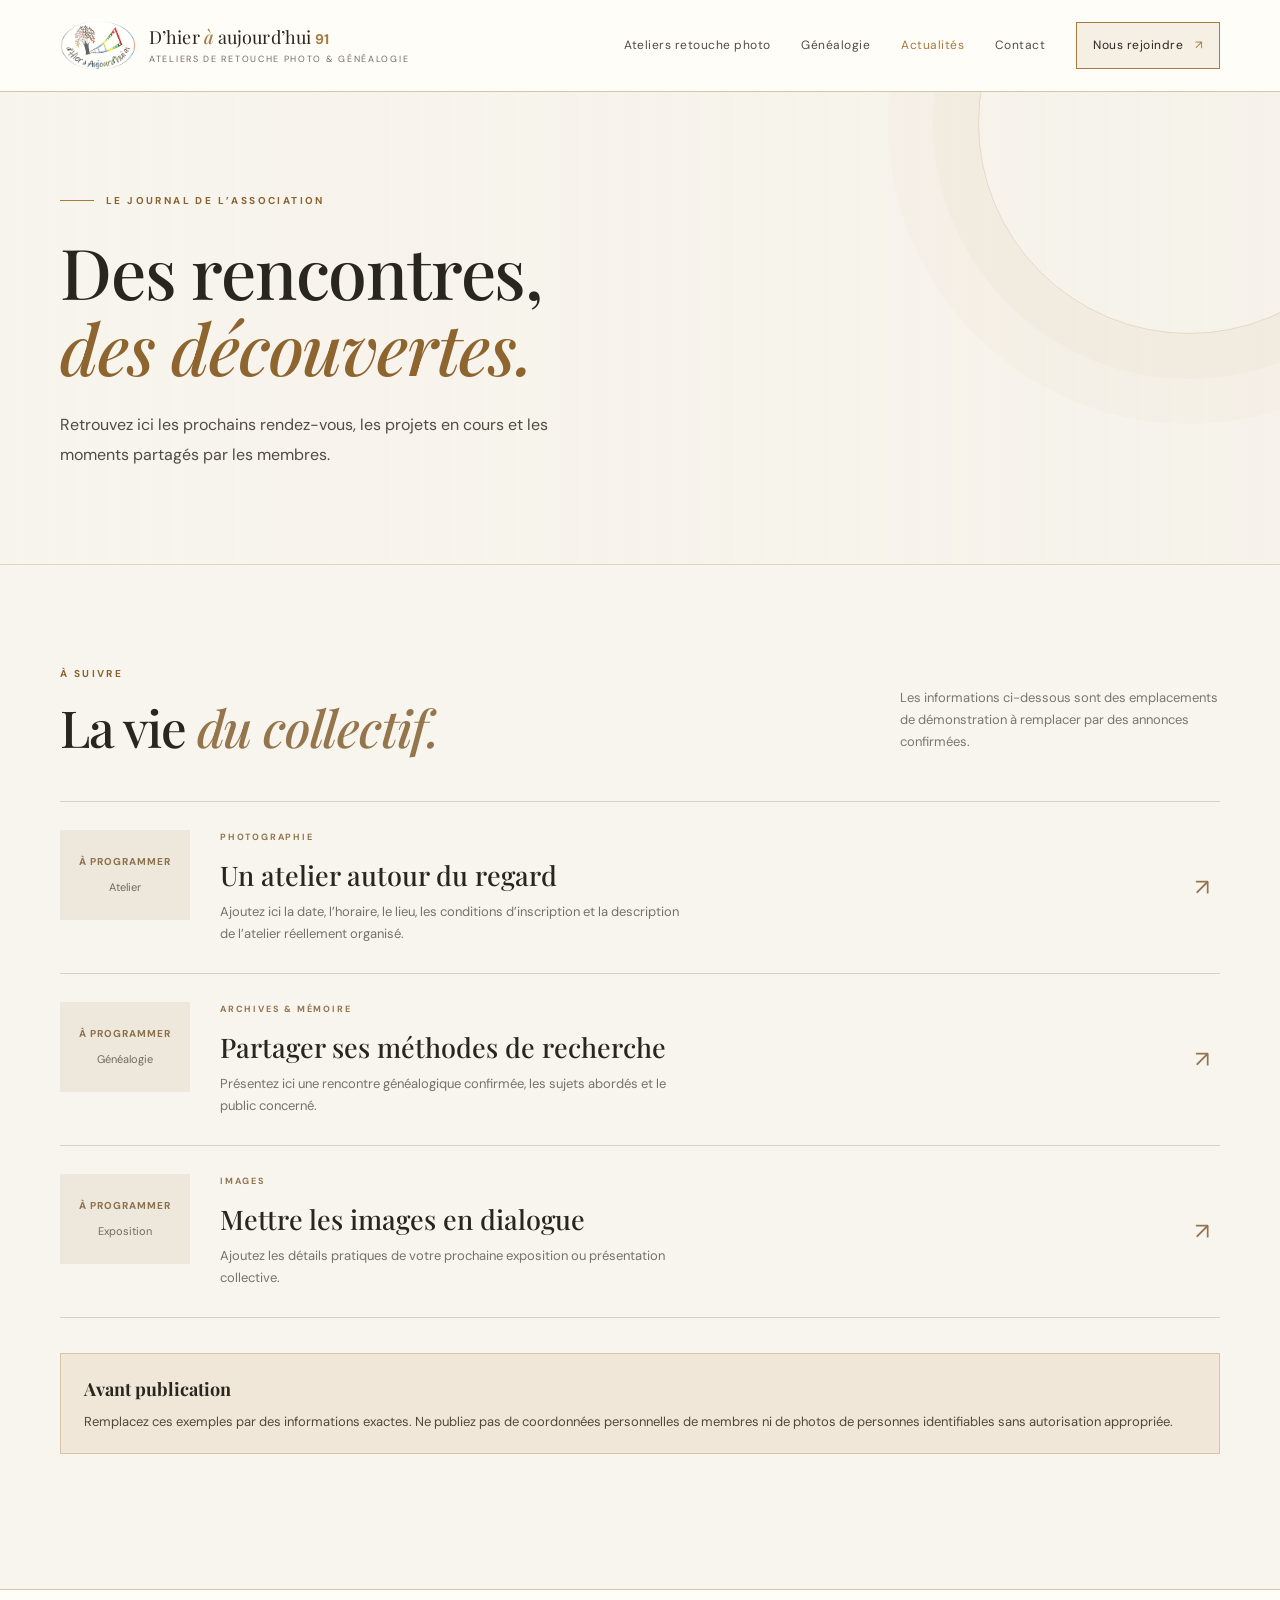
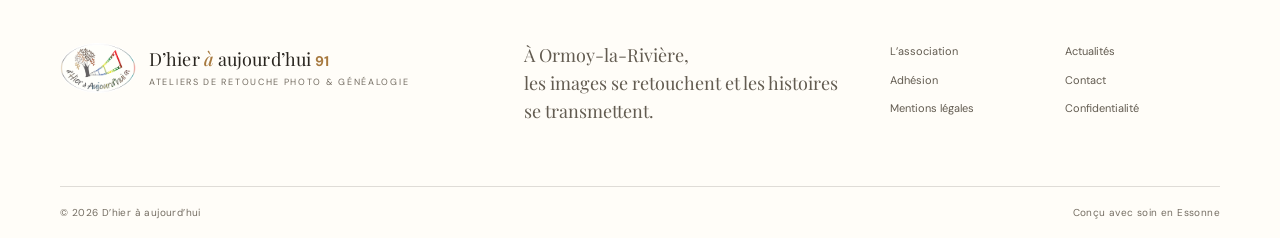
==== actualites.html @ 12e5511d "le patch est là" ====
<!doctype html>
<html lang="fr"><head>
  <meta charset="utf-8">
  <meta name="viewport" content="width=device-width, initial-scale=1">
  <title>Actualités & événements — D’hier à aujourd’hui</title>
  <meta name="description" content="Suivez les actualités, ateliers, rencontres et événements de l’association D’hier à aujourd’hui à Ormoy-la-Rivière.">
  <meta name="robots" content="index,follow">
  <link rel="canonical" href="https://matmat-1313.github.io/actualites.html">
  <meta property="og:title" content="Actualités & événements — D’hier à aujourd’hui">
  <meta property="og:description" content="Les rendez-vous et nouvelles de notre association en Essonne.">
  <meta property="og:locale" content="fr_FR">
  <link rel="icon" href="favicon.svg" type="image/svg+xml">
  <link rel="stylesheet" href="style.css">
  <script src="main.js" defer>
    
  </script></head>

  
<body>
  
  <a class="skip-link" href="#contenu">Aller au contenu</a>
  <header class="site-header">
    <div class="container header-inner">
      <a class="brand" href="index.html">
        <img class="brand-logo" src="logo-association.png" alt="Logo de l’association D’hier à aujourd’hui 91">
        <span class="brand-name">D’hier <em>à</em> aujourd’hui <strong class="brand-number">91</strong><small>Ateliers de retouche photo & généalogie</small></span></a>
      <button class="menu-toggle" aria-expanded="false" aria-controls="navigation" aria-label="Ouvrir le menu"><span></span>
        <span></span></button>
      <nav id="navigation" class="nav" aria-label="Navigation principale">
        <a href="photographie.html">Ateliers retouche photo</a>
        <a href="genealogie.html">Généalogie</a>
        <a aria-current="page" href="actualites.html">Actualités</a>
        <a href="contact.html">Contact</a><a class="nav-cta" href="adhesion.html">Nous rejoindre <span>↗</span></a></nav></div></header>
<main id="contenu"><section class="page-hero page-hero-news">
  <div class="container"><p class="eyebrow">
    <span class="eyebrow-line"></span> Le journal de l’association</p>
    <h1>Des rencontres,<br>
      <em>des découvertes.</em></h1>
    <p class="hero-lede">Retrouvez ici les prochains rendez-vous, les projets en cours et les moments partagés par les membres.</p></div></section>
  <section class="section-pad">
    <div class="container">
      <div class="section-heading">
        <div><p class="eyebrow dark-eyebrow">À suivre</p>
          <h2>La vie <em>du collectif.</em></h2></div>
        <p>Les informations ci-dessous sont des emplacements de démonstration à remplacer par des annonces confirmées.</p></div>
      <div class="news-list">
        <article class="news-row">
          <div class="news-date large-date">
            <span>À PROGRAMMER</span>
            <small>Atelier</small></div>
          <div><p class="card-number">PHOTOGRAPHIE</p>
            <h3>Un atelier autour du regard</h3>
            <p>Ajoutez ici la date, l’horaire, le lieu, les conditions d’inscription et la description de l’atelier réellement organisé.</p></div>
          <span class="news-arrow" aria-hidden="true">↗</span></article>
        <article class="news-row">
          <div class="news-date large-date">
            <span>À PROGRAMMER</span>
            <small>Généalogie</small></div>
          <div><p class="card-number">ARCHIVES & MÉMOIRE</p>
            <h3>Partager ses méthodes de recherche</h3>
            <p>Présentez ici une rencontre généalogique confirmée, les sujets abordés et le public concerné.</p></div>
          <span class="news-arrow" aria-hidden="true">↗</span></article>
        <article class="news-row">
          <div class="news-date large-date">
            <span>À PROGRAMMER</span><small>Exposition</small></div>
          <div><p class="card-number">IMAGES</p>
            <h3>Mettre les images en dialogue</h3>
            <p>Ajoutez les détails pratiques de votre prochaine exposition ou présentation collective.</p>
          </div><span class="news-arrow" aria-hidden="true">↗</span></article></div>
      <div class="notice">

        <!--Vérifier modification "avant publication ci dessous"-->
        
        <strong>Avant publication</strong>
        <p>Remplacez ces exemples par des informations exactes. Ne publiez pas de coordonnées personnelles de membres ni de photos de personnes identifiables sans autorisation appropriée.</p></div></div></section></main>
<footer class="site-footer">
  <div class="container footer-main">
    <a class="brand footer-brand" href="index.html">
      <img class="brand-logo" src="logo-association.png" alt="Logo de l’association D’hier à aujourd’hui 91">
      <span class="brand-name">D’hier <em>à</em> aujourd’hui <strong class="brand-number">91</strong>
        <small>Ateliers de retouche photo & généalogie</small></span></a>
    <p>À Ormoy-la-Rivière,<br>les images se retouchent et les histoires se transmettent.</p>
    <div class="footer-links"><a href="association.html">L’association</a>
      <a href="actualites.html">Actualités</a>
      <a href="adhesion.html">Adhésion</a>
      <a href="contact.html">Contact</a>
      <a href="mentions-legales.html">Mentions légales</a>
      <a href="politique-confidentialite.html">Confidentialité</a></div></div>
  <div class="container footer-bottom">
    <span>© <span data-year>2026</span> D’hier à aujourd’hui</span>
    <span>Conçu avec soin en Essonne</span></div></footer></body></html>
---- style.css ----
@import url('https://fonts.googleapis.com/css2?family=DM+Sans:wght@400;500;600;700&family=Playfair+Display:ital,wght@0,500;0,600;0,700;1,500;1,600&display=swap');
:root{--ink:#191917;--ink-soft:#292925;--paper:#f5f2eb;--paper-deep:#e9e3d8;--white:#fffdf8;--bronze:#b18a58;--bronze-light:#d3b68a;--muted:#77766f;--line:rgba(25,25,23,.15);--serif:"Playfair Display",Georgia,serif;--sans:"DM Sans",Arial,sans-serif;--container:1160px}
*{box-sizing:border-box}html{scroll-behavior:smooth;scroll-padding-top:90px}body{margin:0;background:var(--paper);color:var(--ink);font-family:var(--sans);font-size:16px;line-height:1.7;-webkit-font-smoothing:antialiased}img{max-width:100%;height:auto}a{color:inherit}a:focus-visible,button:focus-visible{outline:3px solid var(--bronze);outline-offset:4px}.container{width:min(var(--container),calc(100% - 48px));margin-inline:auto}.skip-link{position:absolute;left:16px;top:-60px;background:var(--white);padding:10px 16px;z-index:100;color:var(--ink)}.skip-link:focus{top:12px}.site-header{height:92px;position:relative;z-index:10;background:var(--ink);color:var(--white);border-bottom:1px solid rgba(255,255,255,.12)}.header-inner{height:100%;display:flex;align-items:center;justify-content:space-between;gap:32px}.brand{display:flex;align-items:center;gap:13px;text-decoration:none;flex-shrink:0}.brand-mark{width:48px;height:48px;border:1px solid var(--bronze);display:grid;place-items:center;font-family:var(--serif);font-size:21px;letter-spacing:-2px;color:var(--white)}.brand-mark span{color:var(--bronze-light)}.brand-name{font-family:var(--serif);font-size:18px;line-height:1.25;letter-spacing:.1px}.brand-name em{font-weight:500;color:var(--bronze-light)}.brand-name small{display:block;font:9px var(--sans);text-transform:uppercase;letter-spacing:1.7px;color:#aaa79e;margin-top:5px}.nav{display:flex;align-items:center;gap:clamp(16px,2.4vw,34px)}.nav a{text-decoration:none;font-size:12px;letter-spacing:.5px;color:#d6d2ca;transition:color .2s}.nav a:hover,.nav a[aria-current=page]{color:var(--bronze-light)}.nav .nav-cta{border:1px solid var(--bronze);padding:12px 16px;color:var(--white)}.nav-cta span{color:var(--bronze-light);margin-left:8px}.menu-toggle{display:none;background:none;border:0;color:white;width:44px;height:44px}.menu-toggle span{height:1px;width:24px;background:white;display:block;margin:7px auto}
.hero{position:relative;min-height:650px;background:#24241f;overflow:hidden;display:flex;align-items:center;color:var(--white)}.hero-image{position:absolute;inset:0;background:linear-gradient(110deg,rgba(18,18,16,.94) 0%,rgba(18,18,16,.75) 42%,rgba(18,18,16,.22) 100%),url('../images/hero.svg') center/cover no-repeat;transform:scale(1.01)}.hero-shade{position:absolute;inset:0;background:linear-gradient(0deg,rgba(17,17,15,.32),transparent 38%)}.hero-content{position:relative;padding:90px 0 100px;z-index:1}.eyebrow{font-size:10px;font-weight:700;letter-spacing:2.4px;text-transform:uppercase;color:var(--bronze-light);display:flex;align-items:center;gap:12px;margin:0 0 25px}.eyebrow-line{height:1px;width:34px;background:var(--bronze)}h1,h2,h3,p{margin-top:0}h1,h2,h3{font-weight:500}h1,h2{font-family:var(--serif);letter-spacing:-1.2px}h1{font-size:clamp(48px,6.5vw,82px);line-height:1.08;margin-bottom:25px;max-width:800px}h1 em,h2 em{font-weight:500;color:var(--bronze-light)}.hero-lede{max-width:560px;color:#d0cec7;font-size:16px;line-height:1.85;margin-bottom:32px}.hero-actions{display:flex;align-items:center;gap:28px;flex-wrap:wrap}.button{display:inline-flex;align-items:center;justify-content:center;gap:22px;padding:15px 21px;text-decoration:none;font-size:11px;letter-spacing:.65px;font-weight:700;border:1px solid transparent;transition:transform .2s,background .2s}.button:hover{transform:translateY(-2px)}.button-bronze{background:var(--bronze);color:#171715}.button-bronze:hover{background:var(--bronze-light)}.button-light{background:var(--white);color:var(--ink)}.button-dark{background:var(--ink);color:var(--white)}.button span{font-size:16px}.text-link{display:inline-flex;gap:12px;align-items:center;text-decoration:none;font-size:12px;font-weight:700;border-bottom:1px solid var(--bronze);padding-bottom:6px}.text-link span{color:var(--bronze)}.light-link{color:var(--white)}.hero-index{position:absolute;right:max(24px,calc((100vw - var(--container))/2));bottom:35px;font-size:9px;letter-spacing:2px;color:#b8b5ad;display:flex;align-items:center;gap:12px}.hero-index span{width:40px;height:1px;background:var(--bronze)}
.section-pad{padding:100px 0}.intro-grid{display:grid;grid-template-columns:1fr 1fr;gap:10%;align-items:center}.dark-eyebrow{color:#88704d}.intro h2,.section-heading h2,.content-narrow h2,.contact-grid h2{font-size:clamp(34px,4vw,51px);line-height:1.2;margin-bottom:0}.intro h2 em,.section-heading h2 em,.content-narrow h2 em,.contact-grid h2 em{color:#94754c}.intro-copy{max-width:490px;color:#65645d;font-size:14px}.lead{font-family:var(--serif);font-size:22px;line-height:1.6;color:var(--ink)}.intro-copy .lead{font-size:22px;color:#393832}.intro-copy p:not(.lead){margin-bottom:24px}.feature-section{background:#eae6de}.section-heading{display:flex;align-items:end;justify-content:space-between;gap:30px;margin-bottom:42px}.section-heading .eyebrow{margin-bottom:15px}.section-heading>p{max-width:320px;font-size:13px;color:#77766f;margin-bottom:5px}.feature-grid{display:grid;grid-template-columns:1fr 1fr;gap:24px}.feature-card{background:var(--white);min-width:0}.feature-art{height:280px;position:relative;overflow:hidden;background-color:#383832}.feature-body{padding:28px 32px 34px}.card-number{font-size:9px;font-weight:700;letter-spacing:1.8px;color:#92754e;margin-bottom:14px}.feature-body h3,.news-card h3,.news-row h3{font-family:var(--serif);font-size:27px;line-height:1.25;margin-bottom:12px}.feature-body p,.news-card p:not(.card-number),.news-row p:not(.card-number){font-size:13px;color:#74726a;max-width:470px}.feature-body .text-link{margin-top:8px}.art-photo,.art-archive,.art-portrait,.art-details{background-position:center;background-size:cover;background-repeat:no-repeat}.art-photo{background-image:url('../images/accueil-retouche-photo.png')}.art-archive{background-image:url('../images/accueil-genealogie.png')}.art-portrait{background-image:url('../images/portrait.svg')}.art-details{background-image:url('../images/details.svg')}
.quote-band{background:var(--ink);color:var(--white);padding:78px 0;text-align:center}.quote-inner{max-width:800px}.quote-mark{font-family:var(--serif);font-size:78px;line-height:.9;color:var(--bronze)}blockquote{font-family:var(--serif);font-size:clamp(27px,4vw,43px);line-height:1.35;margin:14px 0 25px}.quote-inner p{font-size:9px;letter-spacing:2.4px;color:var(--bronze-light);margin:0}.news-preview{background:var(--paper)}.news-grid{display:grid;grid-template-columns:1fr 1fr;gap:24px}.news-card{display:grid;grid-template-columns:120px 1fr;gap:25px;padding:28px;background:var(--white);border:1px solid rgba(0,0,0,.05)}.news-date{background:var(--paper-deep);display:flex;flex-direction:column;justify-content:center;align-items:center;text-align:center;padding:20px 8px;align-self:start;min-height:110px;color:#8b704c}.news-date span{font-size:10px;font-weight:700;letter-spacing:1px}.news-date small{font-size:11px;color:#6f6b61;margin-top:8px}.news-card h3{font-size:22px}.news-card .text-link{margin-top:4px}.join-band{background:#262621;color:var(--white);padding:64px 0}.join-inner{display:flex;align-items:center;justify-content:space-between;gap:30px}.join-inner .eyebrow{margin-bottom:12px}.join-inner h2{font-size:clamp(32px,4vw,48px);line-height:1.2;margin:0}.join-inner h2 em{color:var(--bronze-light)}
.site-footer{background:#171715;color:#d2cfc7;padding:52px 0 0}.footer-main{display:grid;grid-template-columns:1.3fr 1fr 1fr;gap:35px;align-items:start;padding-bottom:42px}.footer-brand{align-self:start}.footer-main>p{font-family:var(--serif);font-size:18px;line-height:1.55;color:#aaa69d}.footer-links{display:grid;grid-template-columns:1fr 1fr;gap:10px 20px}.footer-links a{font-size:11px;text-decoration:none;color:#c0bcb2}.footer-links a:hover{color:var(--bronze-light)}.footer-bottom{border-top:1px solid rgba(255,255,255,.13);padding:17px 0;display:flex;justify-content:space-between;gap:20px;font-size:10px;color:#89877f;letter-spacing:.4px}
.page-hero{background:#22221e;color:var(--white);padding:100px 0 95px;position:relative;overflow:hidden}.page-hero:after{content:"";position:absolute;width:420px;height:420px;border:1px solid rgba(177,138,88,.25);border-radius:50%;right:-120px;top:-180px;box-shadow:0 0 0 45px rgba(177,138,88,.04),0 0 0 90px rgba(177,138,88,.03)}.page-hero .container{position:relative;z-index:1}.page-hero h1{font-size:clamp(44px,6vw,70px);max-width:780px}.page-hero .hero-lede{margin-bottom:0}.page-hero-photo{background:linear-gradient(90deg,rgba(25,25,22,.97),rgba(25,25,22,.68)),url('../images/photo-landscape.svg') center/cover}.page-hero-genea{background:linear-gradient(90deg,rgba(25,25,22,.97),rgba(25,25,22,.68)),url('../images/archive.svg') center/cover}.page-hero-news{background:linear-gradient(90deg,rgba(25,25,22,.97),rgba(25,25,22,.75)),url('../images/details.svg') center/cover}.page-hero-join{background:linear-gradient(90deg,rgba(25,25,22,.97),rgba(25,25,22,.7)),url('../images/hero.svg') center/cover}.compact-hero{padding:75px 0}.content-narrow{max-width:820px}.content-narrow>p{color:#64635d;font-size:15px}.content-narrow h2{margin:0 0 25px}.content-narrow h2.subheading{margin-top:54px}.values-grid,.steps-grid{display:grid;grid-template-columns:repeat(3,1fr);gap:20px;margin:42px 0}.values-grid article,.steps-grid article{border-top:1px solid var(--bronze);padding-top:17px}.values-grid article>span,.steps-grid article>span{font-size:10px;letter-spacing:1px;color:#92754e}.values-grid h3,.steps-grid h3{font-family:var(--serif);font-size:22px;margin:9px 0}.values-grid p,.steps-grid p{font-size:13px;color:#74726a}.notice{border:1px solid #d5c8b4;background:#eee8dd;padding:20px 23px;margin:35px 0;color:#555249}.notice strong{font-family:var(--serif);font-size:18px;color:var(--ink)}.notice p{font-size:13px;margin:6px 0 0}.notice-warm{background:#eee5d7}.gallery-grid{display:grid;grid-template-columns:1fr 1fr;gap:25px}.gallery-item{margin:0;background:var(--white);min-width:0}.gallery-art{height:310px;background-color:#35352f}.gallery-landscape{grid-row:span 2}.gallery-landscape .gallery-art{height:430px}.gallery-item figcaption{padding:18px 22px 22px;display:grid;gap:5px}.gallery-item figcaption span{font-size:9px;letter-spacing:1.6px;color:#94754c}.gallery-item figcaption strong{font-family:var(--serif);font-size:20px;font-weight:500}.news-list{border-top:1px solid var(--line)}.news-row{display:grid;grid-template-columns:130px 1fr 25px;gap:30px;padding:28px 0;border-bottom:1px solid var(--line);align-items:center}.large-date{min-height:90px}.news-row h3{margin-bottom:8px}.news-row p:not(.card-number){margin-bottom:0}.news-arrow{font-size:23px;color:#92754e}.contact-grid{display:grid;grid-template-columns:1.1fr .9fr;gap:90px;align-items:start}.contact-grid h2{margin-bottom:24px}.contact-grid>div>p:not(.eyebrow){color:#69675f;font-size:14px}.contact-detail{display:flex;gap:18px;margin-top:25px}.contact-detail>span{font-size:10px;color:#92754e;letter-spacing:1px}.contact-detail strong{font-family:var(--serif);font-size:17px}.contact-detail p{font-size:13px;color:#74726a;margin:2px 0}.contact-panel{background:#22221e;color:var(--white);padding:34px}.contact-panel h3{font-family:var(--serif);font-size:28px}.contact-panel>p:not(.eyebrow){font-size:13px;color:#c5c1b7;margin-bottom:25px}.small-note{font-size:10px!important;color:#a6a196!important;margin:18px 0 0!important}.legal-content h2{font-size:27px;margin:36px 0 10px}.legal-content p{font-size:14px;color:#64635d}.legal-content .notice p{color:#555249}
@media(max-width:900px){.nav{gap:14px}.nav a{font-size:11px}.brand-name{font-size:16px}.intro-grid{gap:6%}.footer-main{grid-template-columns:1fr 1fr}.footer-links{grid-column:1/-1}.contact-grid{gap:45px}}
@media(max-width:700px){.container{width:min(100% - 36px,var(--container))}.site-header{height:78px}.brand-mark{width:42px;height:42px}.brand-name{font-size:15px}.brand-name small{font-size:8px;letter-spacing:1px}.menu-toggle{display:block;cursor:pointer}.nav{display:none;position:absolute;top:78px;left:0;right:0;padding:22px 24px 26px;background:#171715;border-top:1px solid rgba(255,255,255,.12);align-items:stretch;flex-direction:column;gap:0}.nav.is-open{display:flex}.nav a{font-size:13px;padding:13px 0;border-bottom:1px solid rgba(255,255,255,.08)}.nav .nav-cta{margin-top:14px;text-align:center;padding:12px}.hero{min-height:610px}.hero-content{padding:75px 0 95px}.hero-image{background-position:60% center}.hero-lede{font-size:15px}.hero-index{bottom:20px;font-size:8px}.section-pad{padding:70px 0}.intro-grid,.feature-grid,.news-grid,.contact-grid{grid-template-columns:1fr}.intro-grid{gap:26px}.section-heading{display:block}.section-heading>p{margin-top:18px}.feature-art{height:230px}.feature-body{padding:25px}.news-card{grid-template-columns:92px 1fr;gap:18px;padding:20px}.news-date{min-height:100px}.join-inner{align-items:flex-start;flex-direction:column}.join-band{padding:48px 0}.footer-main{grid-template-columns:1fr;gap:24px}.footer-links{grid-column:auto}.footer-bottom{flex-direction:column;gap:4px}.page-hero{padding:75px 0}.page-hero:after{right:-250px}.values-grid,.steps-grid{grid-template-columns:1fr;gap:12px;margin:30px 0}.values-grid article,.steps-grid article{padding-bottom:12px}.gallery-grid{grid-template-columns:1fr}.gallery-landscape{grid-row:auto}.gallery-landscape .gallery-art,.gallery-art{height:280px}.news-row{grid-template-columns:82px 1fr;gap:16px}.news-arrow{display:none}.contact-grid{gap:35px}.contact-panel{padding:26px}.hero-actions{gap:20px}}
@media(prefers-reduced-motion:reduce){html{scroll-behavior:auto}*,*::before,*::after{transition:none!important;animation:none!important}}


/* THEME CLAIR GLOBAL — harmonie ivoire, blanc cassé et bronze */
:root {
  color-scheme: light;
  --ink: #29251f;
  --ink-soft: #f1ece3;
  --paper: #f8f5ee;
  --paper-deep: #eee7db;
  --white: #fffdf8;
  --bronze: #a7793e;
  --bronze-light: #9a6d35;
  --muted: #6f6a60;
  --line: rgba(41,37,31,.17);
}
body { background:var(--paper); color:var(--ink); }
.site-header { background:#fffdf8; color:var(--ink); border-bottom:1px solid #d8c7ad; }
.brand-mark { color:var(--ink); background:#fffdf8; border-color:var(--bronze); }
.brand-name em { color:var(--bronze); }
.brand-name small { color:#746d62; }
.nav a { color:#514b42; }
.nav a:hover,.nav a[aria-current=page] { color:var(--bronze); }
.nav .nav-cta { color:var(--ink); background:#f5efe4; }
.nav-cta span { color:var(--bronze); }
.menu-toggle { color:var(--ink); }
.menu-toggle span { background:var(--ink); }
.hero { background:#eee6d8; color:var(--ink); }
.hero-image { background-image:linear-gradient(110deg,rgba(248,245,238,.97) 0%,rgba(248,245,238,.88) 42%,rgba(248,245,238,.38) 100%),url('../images/hero.svg'); }
.hero-shade { background:linear-gradient(0deg,rgba(248,245,238,.25),transparent 38%); }
.eyebrow { color:#8a622f; }
h1 em,h2 em { color:#8e642f; }
.hero-lede { color:#514b42; }
.hero-index { color:#6e6659; }
.button-bronze { background:#b18a58; color:#fffdf8; }
.button-bronze:hover { background:#946b39; color:white; }
.button-dark { background:#e9dfcf; color:var(--ink); border-color:#d1c0a5; }
.light-link { color:var(--ink); }
.feature-section { background:#eee8dd; }
.quote-band { background:#eee7dc; color:var(--ink); border-block:1px solid #dfd3c1; }
.quote-inner p { color:#8a622f; }
.news-preview { background:var(--paper); }
.join-band { background:#eee7dc; color:var(--ink); border-block:1px solid #dfd3c1; }
.site-footer { background:#fffdf8; color:#514b42; border-top:1px solid #d8c7ad; }
.footer-main>p { color:#6f685d; }
.footer-links a { color:#514b42; }
.footer-links a:hover { color:var(--bronze); }
.footer-bottom { border-top-color:rgba(41,37,31,.15); color:#746d62; }
.page-hero { background:#eee7dc; color:var(--ink); border-bottom:1px solid #e0d3bf; }
.page-hero:after { border-color:rgba(167,121,62,.22); box-shadow:0 0 0 45px rgba(167,121,62,.035),0 0 0 90px rgba(167,121,62,.025); }
.page-hero-photo { background-image:linear-gradient(90deg,rgba(248,245,238,.96),rgba(248,245,238,.75)),url('../images/photo-landscape.svg'); }
.page-hero-genea { background-image:linear-gradient(90deg,rgba(248,245,238,.96),rgba(248,245,238,.75)),url('../images/archive.svg'); }
.page-hero-news { background-image:linear-gradient(90deg,rgba(248,245,238,.96),rgba(248,245,238,.78)),url('../images/details.svg'); }
.page-hero-join { background-image:linear-gradient(90deg,rgba(248,245,238,.96),rgba(248,245,238,.75)),url('../images/hero.svg'); }
.contact-panel { background:#fffdf8; color:var(--ink); border:1px solid #ded2c0; }
.contact-panel>p:not(.eyebrow) { color:#625b50; }
.small-note { color:#746d62!important; }
.notice,.notice-warm { background:#f0e7d8; border-color:#d8c4a6; color:#51483c; }
.notice strong { color:var(--ink); }
@media(max-width:700px) {
  .nav { background:#fffdf8; border-top:1px solid #d8c7ad; }
  .nav a { border-bottom-color:rgba(41,37,31,.1); }
  .nav .nav-cta { background:#f5efe4; }
}


/* LOGO OFFICIEL + THEME CLAIR HARMONISE */
.brand-logo { display:block; width:76px; height:52px; object-fit:contain; flex:0 0 auto; background:#fffdf8; }
.brand-number { color:var(--bronze); font-family:var(--sans); font-size:.78em; font-weight:700; }
.brand-name { color:var(--ink); }
.brand-name small { color:#746d62; }
.site-header { background:#fffdf8; color:var(--ink); border-bottom:1px solid #d8c7ad; }
.hero { background:#f1eadd; color:var(--ink); }
.hero-image { background-image:linear-gradient(110deg,rgba(248,245,238,.97) 0%,rgba(248,245,238,.90) 48%,rgba(248,245,238,.60) 100%),url('../images/hero.svg'); }
.hero-shade { background:linear-gradient(0deg,rgba(248,245,238,.15),transparent 38%); }
.hero-lede { color:#514b42; }
.hero-index { color:#6e6659; }
.page-hero { background:#f0e8dc; color:var(--ink); }
.page-hero-photo { background-image:linear-gradient(90deg,rgba(248,245,238,.96),rgba(248,245,238,.78)),url('../images/photo-landscape.svg'); }
.page-hero-genea { background-image:linear-gradient(90deg,rgba(248,245,238,.96),rgba(248,245,238,.78)),url('../images/archive.svg'); }
.page-hero-news { background-image:linear-gradient(90deg,rgba(248,245,238,.96),rgba(248,245,238,.80)),url('../images/details.svg'); }
.page-hero-join { background-image:linear-gradient(90deg,rgba(248,245,238,.96),rgba(248,245,238,.78)),url('../images/hero.svg'); }
.quote-band, .join-band { background:#eee7dc; color:var(--ink); border-block:1px solid #dfd3c1; }
.quote-inner p { color:#8a622f; }
.site-footer { background:#fffdf8; color:#514b42; border-top:1px solid #d8c7ad; }
.footer-main>p, .footer-links a { color:#625b50; }
.footer-bottom { border-top-color:rgba(41,37,31,.15); color:#746d62; }
.contact-panel { background:#fffdf8; color:var(--ink); border:1px solid #ded2c0; }
.contact-panel>p:not(.eyebrow) { color:#625b50; }
@media(max-width:700px) {
 .brand-logo { width:58px; height:40px; }
 .brand { gap:9px; }
 .brand-name { font-size:14px; }
 .brand-name small { font-size:7px; letter-spacing:.7px; }
 .nav { background:#fffdf8; border-top:1px solid #d8c7ad; }
 .nav a { color:#514b42; border-bottom-color:rgba(41,37,31,.1); }
 .nav .nav-cta { background:#f5efe4; color:var(--ink); }
}
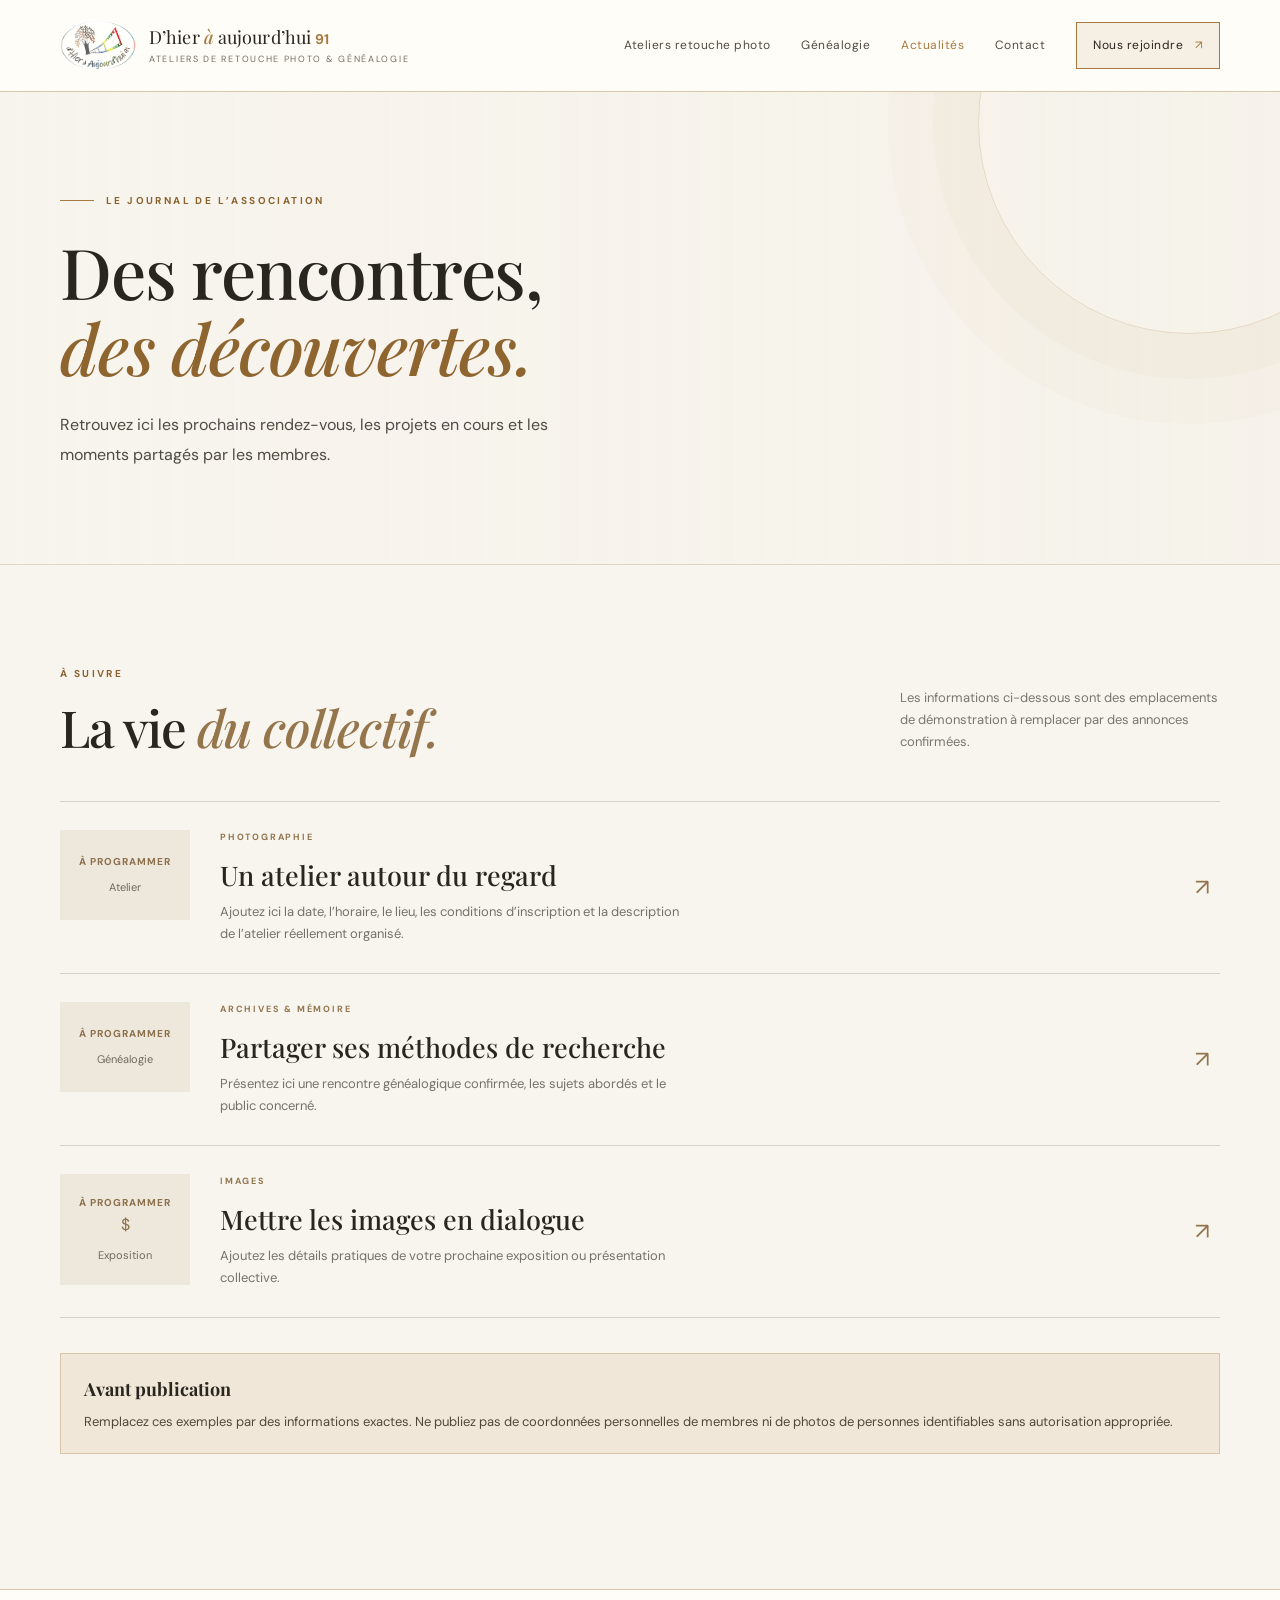
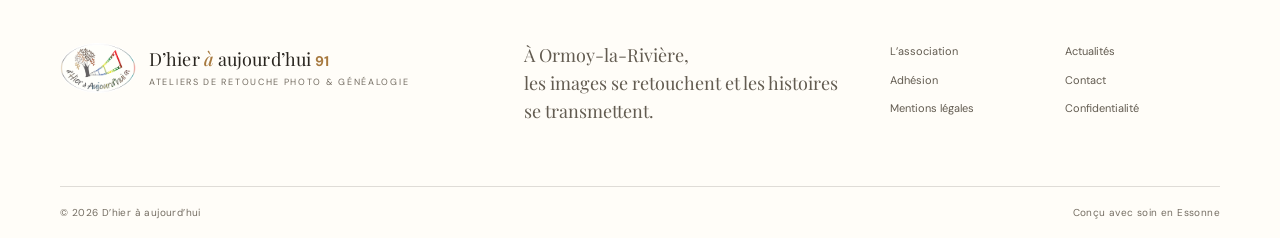
==== commit 20bdbea3: "Update actualites.html aération du code  mise en place de commentaire indicatif" ====
--- a/actualites.html
+++ b/actualites.html
@@ -1,5 +1,10 @@
 <!doctype html>
+
+
 <html lang="fr"><head>
+
+      <!--Tête de page *meta=métadonnées de réferencement naturel-->
+  
   <meta charset="utf-8">
   <meta name="viewport" content="width=device-width, initial-scale=1">
   <title>Actualités & événements — D’hier à aujourd’hui</title>
@@ -15,7 +20,9 @@
     
   </script></head>
 
-  
+    <!--fin de section tête de page-->
+
+    <!--corps de page-->
 <body>
   
   <a class="skip-link" href="#contenu">Aller au contenu</a>
@@ -23,69 +30,160 @@
     <div class="container header-inner">
       <a class="brand" href="index.html">
         <img class="brand-logo" src="logo-association.png" alt="Logo de l’association D’hier à aujourd’hui 91">
-        <span class="brand-name">D’hier <em>à</em> aujourd’hui <strong class="brand-number">91</strong><small>Ateliers de retouche photo & généalogie</small></span></a>
-      <button class="menu-toggle" aria-expanded="false" aria-controls="navigation" aria-label="Ouvrir le menu"><span></span>
-        <span></span></button>
+        <span class="brand-name">D’hier <em>à</em> aujourd’hui <strong class="brand-number">91</strong>
+          <small>Ateliers de retouche photo & généalogie</small>
+        </span>
+      </a>
+      
+      <button class="menu-toggle" aria-expanded="false" aria-controls="navigation" aria-label="Ouvrir le menu">
+        
+        <span></span>
+        
+        <span></span>
+      </button>
+      
       <nav id="navigation" class="nav" aria-label="Navigation principale">
         <a href="photographie.html">Ateliers retouche photo</a>
         <a href="genealogie.html">Généalogie</a>
         <a aria-current="page" href="actualites.html">Actualités</a>
-        <a href="contact.html">Contact</a><a class="nav-cta" href="adhesion.html">Nous rejoindre <span>↗</span></a></nav></div></header>
-<main id="contenu"><section class="page-hero page-hero-news">
-  <div class="container"><p class="eyebrow">
-    <span class="eyebrow-line"></span> Le journal de l’association</p>
+        <a href="contact.html">Contact</a><a class="nav-cta" href="adhesion.html">Nous rejoindre <span>↗</span>
+        </a>
+      </nav>
+    </div>
+  </header>
+  
+<main id="contenu">
+  <section class="page-hero page-hero-news">
+  <div class="container">
+    <p class="eyebrow">
+    <span class="eyebrow-line">
+      
+    </span> Le journal de l’association</p>
     <h1>Des rencontres,<br>
-      <em>des découvertes.</em></h1>
-    <p class="hero-lede">Retrouvez ici les prochains rendez-vous, les projets en cours et les moments partagés par les membres.</p></div></section>
+      <em>des découvertes.</em>
+    </h1>
+    
+    <p class="hero-lede">Retrouvez ici les prochains rendez-vous, les projets en cours et les moments partagés par les membres.</p>
+  </div>
+  </section>
+  
   <section class="section-pad">
     <div class="container">
       <div class="section-heading">
         <div><p class="eyebrow dark-eyebrow">À suivre</p>
-          <h2>La vie <em>du collectif.</em></h2></div>
-        <p>Les informations ci-dessous sont des emplacements de démonstration à remplacer par des annonces confirmées.</p></div>
+          <h2>La vie <em>du collectif.</em>
+          </h2>
+        </div>
+        
+        <p>Les informations ci-dessous sont des emplacements de démonstration à remplacer par des annonces confirmées.</p>
+      </div>
+      
       <div class="news-list">
         <article class="news-row">
           <div class="news-date large-date">
             <span>À PROGRAMMER</span>
-            <small>Atelier</small></div>
-          <div><p class="card-number">PHOTOGRAPHIE</p>
+            <small>Atelier</small>
+          </div>
+          
+          <div>
+            <p class="card-number">PHOTOGRAPHIE</p>
             <h3>Un atelier autour du regard</h3>
-            <p>Ajoutez ici la date, l’horaire, le lieu, les conditions d’inscription et la description de l’atelier réellement organisé.</p></div>
-          <span class="news-arrow" aria-hidden="true">↗</span></article>
+            <p>Ajoutez ici la date, l’horaire, le lieu, les conditions d’inscription et la description de l’atelier réellement organisé.</p>
+          </div>
+          
+          <span class="news-arrow" aria-hidden="true">↗</span>
+        </article>
+        
         <article class="news-row">
           <div class="news-date large-date">
             <span>À PROGRAMMER</span>
-            <small>Généalogie</small></div>
-          <div><p class="card-number">ARCHIVES & MÉMOIRE</p>
+            <small>Généalogie</small>
+          </div>
+          
+          <div>
+            <p class="card-number">ARCHIVES & MÉMOIRE</p>
             <h3>Partager ses méthodes de recherche</h3>
-            <p>Présentez ici une rencontre généalogique confirmée, les sujets abordés et le public concerné.</p></div>
-          <span class="news-arrow" aria-hidden="true">↗</span></article>
+            <p>Présentez ici une rencontre généalogique confirmée, les sujets abordés et le public concerné.</p>
+          </div>
+          
+          <span class="news-arrow" aria-hidden="true">↗</span>
+        </article>
+        
         <article class="news-row">
           <div class="news-date large-date">
-            <span>À PROGRAMMER</span><small>Exposition</small></div>
-          <div><p class="card-number">IMAGES</p>
+            <span>À PROGRAMMER</span>$
+            <small>Exposition</small>
+          </div>
+          
+          <div>
+            <p class="card-number">IMAGES</p>
             <h3>Mettre les images en dialogue</h3>
             <p>Ajoutez les détails pratiques de votre prochaine exposition ou présentation collective.</p>
-          </div><span class="news-arrow" aria-hidden="true">↗</span></article></div>
+          </div>
+          
+          <span class="news-arrow" aria-hidden="true">↗</span>
+        </article>
+      </div>
+      
       <div class="notice">
+        
 
-        <!--Vérifier modification "avant publication ci dessous"-->
+        <!--suprimmer l'encadré "avant publication ci dessous"-->
         
         <strong>Avant publication</strong>
         <p>Remplacez ces exemples par des informations exactes. Ne publiez pas de coordonnées personnelles de membres ni de photos de personnes identifiables sans autorisation appropriée.</p></div></div></section></main>
-<footer class="site-footer">
+
+  <!--fin de la section à suprimer-->
+
+  
+  
+  <!--pied de page-->
+  
+  <footer class="site-footer">
+    
   <div class="container footer-main">
     <a class="brand footer-brand" href="index.html">
       <img class="brand-logo" src="logo-association.png" alt="Logo de l’association D’hier à aujourd’hui 91">
+      
       <span class="brand-name">D’hier <em>à</em> aujourd’hui <strong class="brand-number">91</strong>
-        <small>Ateliers de retouche photo & généalogie</small></span></a>
+        
+        <small>Ateliers de retouche photo & généalogie</small>
+      </span>
+    </a>
+    
     <p>À Ormoy-la-Rivière,<br>les images se retouchent et les histoires se transmettent.</p>
-    <div class="footer-links"><a href="association.html">L’association</a>
+
+    <!--pied de page section liens utiles-->
+    
+    <div class="footer-links">
+      <a href="association.html">L’association</a>
       <a href="actualites.html">Actualités</a>
       <a href="adhesion.html">Adhésion</a>
       <a href="contact.html">Contact</a>
       <a href="mentions-legales.html">Mentions légales</a>
-      <a href="politique-confidentialite.html">Confidentialité</a></div></div>
+      <a href="politique-confidentialite.html">Confidentialité</a>
+    </div>
+  </div>
+    
+    <!--fin de section pied de page liens utiles-->
+
+    
   <div class="container footer-bottom">
+
+    <!--pied de page section crédits site-->
+    
     <span>© <span data-year>2026</span> D’hier à aujourd’hui</span>
-    <span>Conçu avec soin en Essonne</span></div></footer></body></html>
+
+    <!--fin de section pied de page crédits site-->
+    
+    <span>Conçu avec soin en Essonne</span>
+  </div>
+  
+  </footer>
+</body>
+</html>
+
+    <!--fin de section corps de page-->
+    <!--fin de section pied de page de page-->
+
+<!--fin de page-->
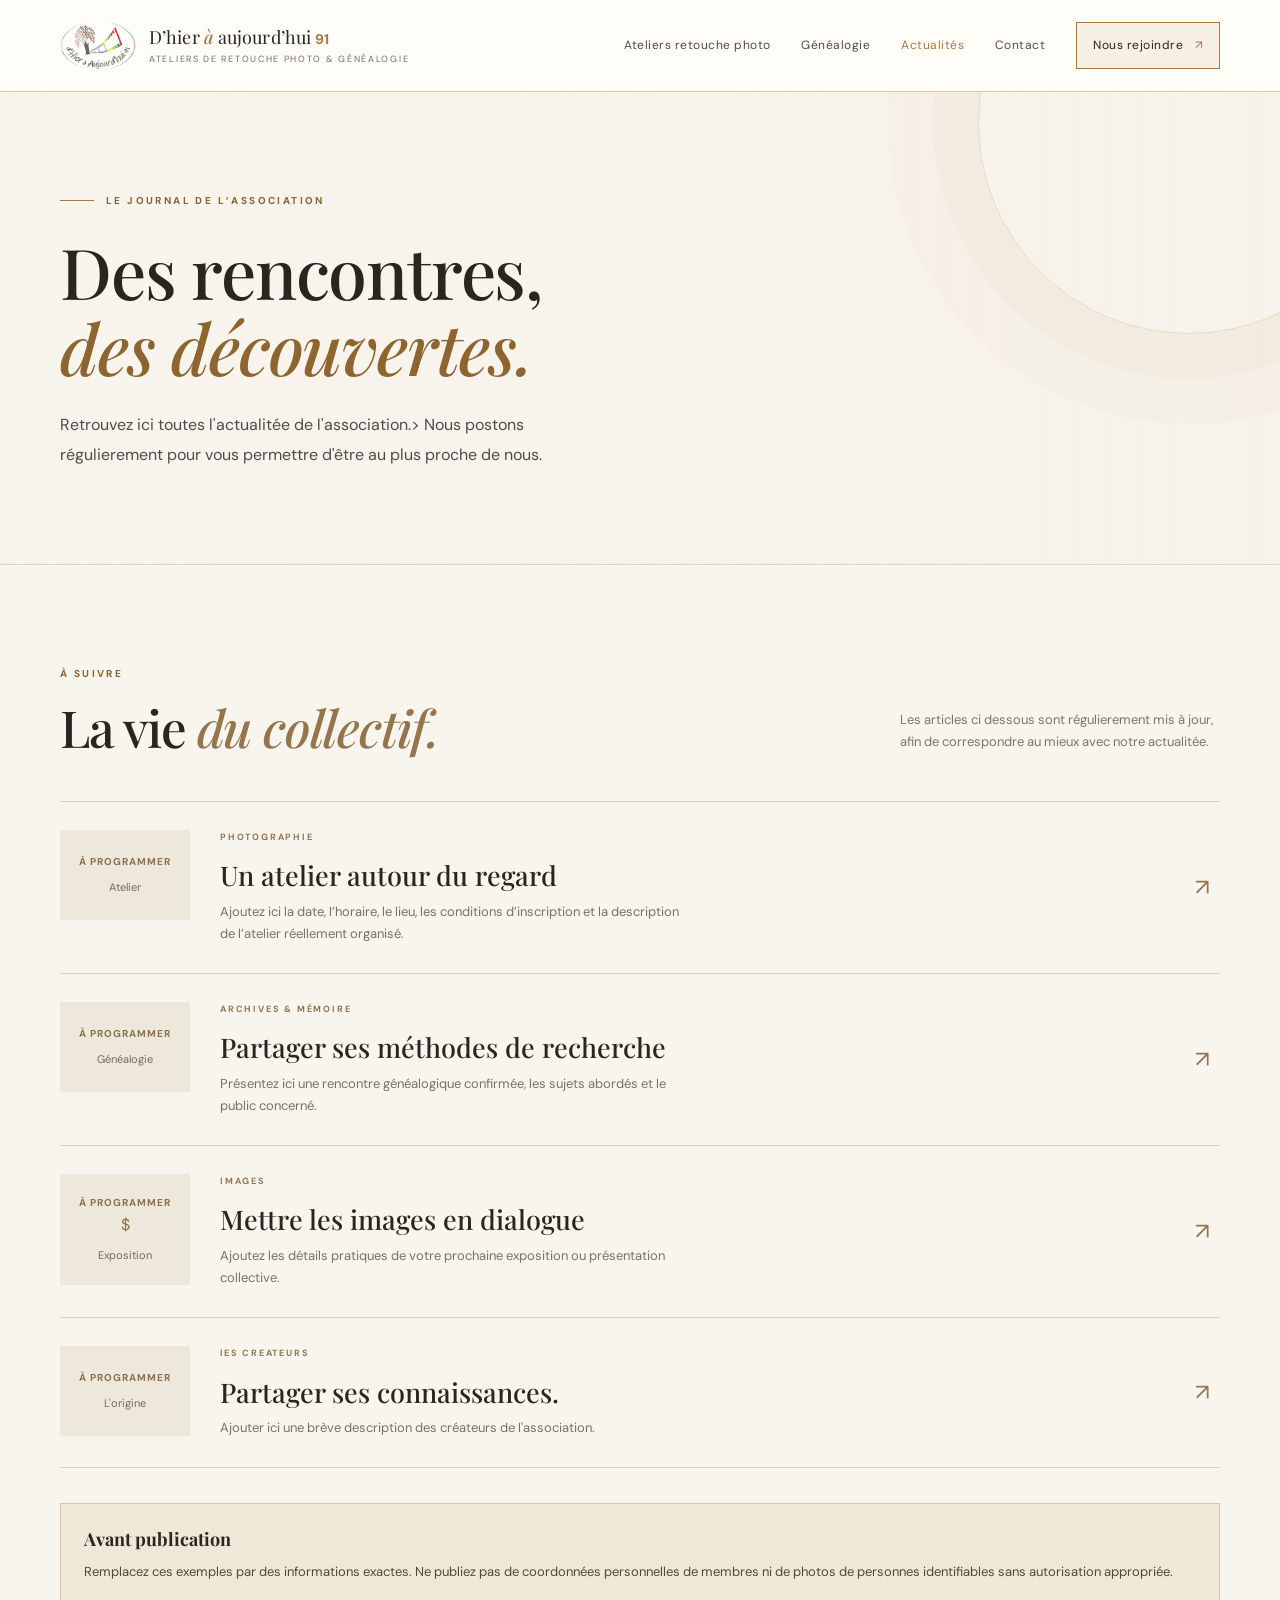
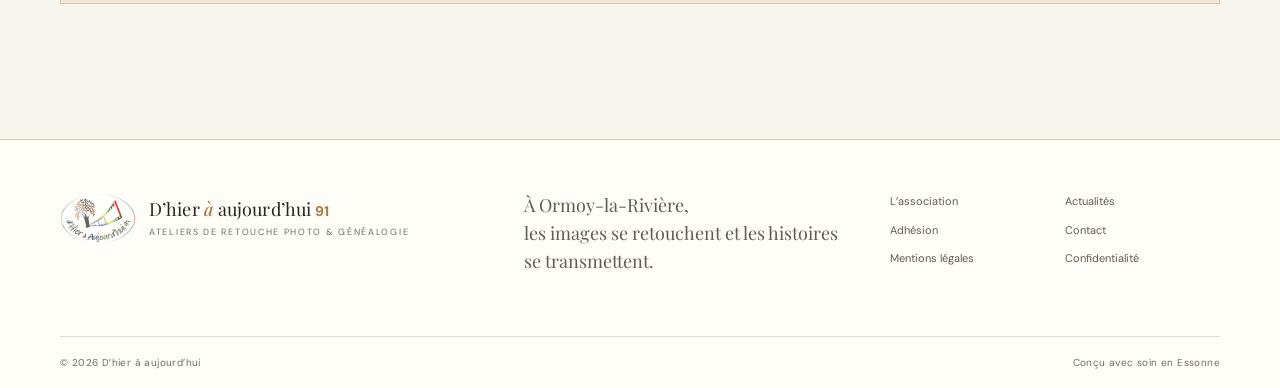
==== commit b52941e6: "Update actualites.html modification diverse du contenu" ====
--- a/actualites.html
+++ b/actualites.html
@@ -63,7 +63,7 @@
       <em>des découvertes.</em>
     </h1>
     
-    <p class="hero-lede">Retrouvez ici les prochains rendez-vous, les projets en cours et les moments partagés par les membres.</p>
+    <p class="hero-lede">Retrouvez ici toutes l'actualitée de l'association.> Nous postons régulierement pour vous permettre d'être au plus proche de nous.</p>
   </div>
   </section>
   
@@ -75,10 +75,11 @@
           </h2>
         </div>
         
-        <p>Les informations ci-dessous sont des emplacements de démonstration à remplacer par des annonces confirmées.</p>
+        <p>Les articles ci dessous sont régulierement mis à jour, afin de correspondre au mieux avec notre actualitée.</p>
       </div>
       
       <div class="news-list">
+            
         <article class="news-row">
           <div class="news-date large-date">
             <span>À PROGRAMMER</span>
@@ -123,6 +124,22 @@
           
           <span class="news-arrow" aria-hidden="true">↗</span>
         </article>
+
+             <article class="news-row">
+          <div class="news-date large-date">
+            <span>À PROGRAMMER</span>
+            <small>L'origine</small>
+          </div>
+          
+          <div>
+            <p class="card-number">lES CREATEURS</p>
+            <h3>Partager ses connaissances.</h3>
+            <p>Ajouter ici une brève description des créateurs de l'association.</p>
+          </div>
+          
+          <span class="news-arrow" aria-hidden="true">↗</span>
+        </article>
+            
       </div>
       
       <div class="notice">
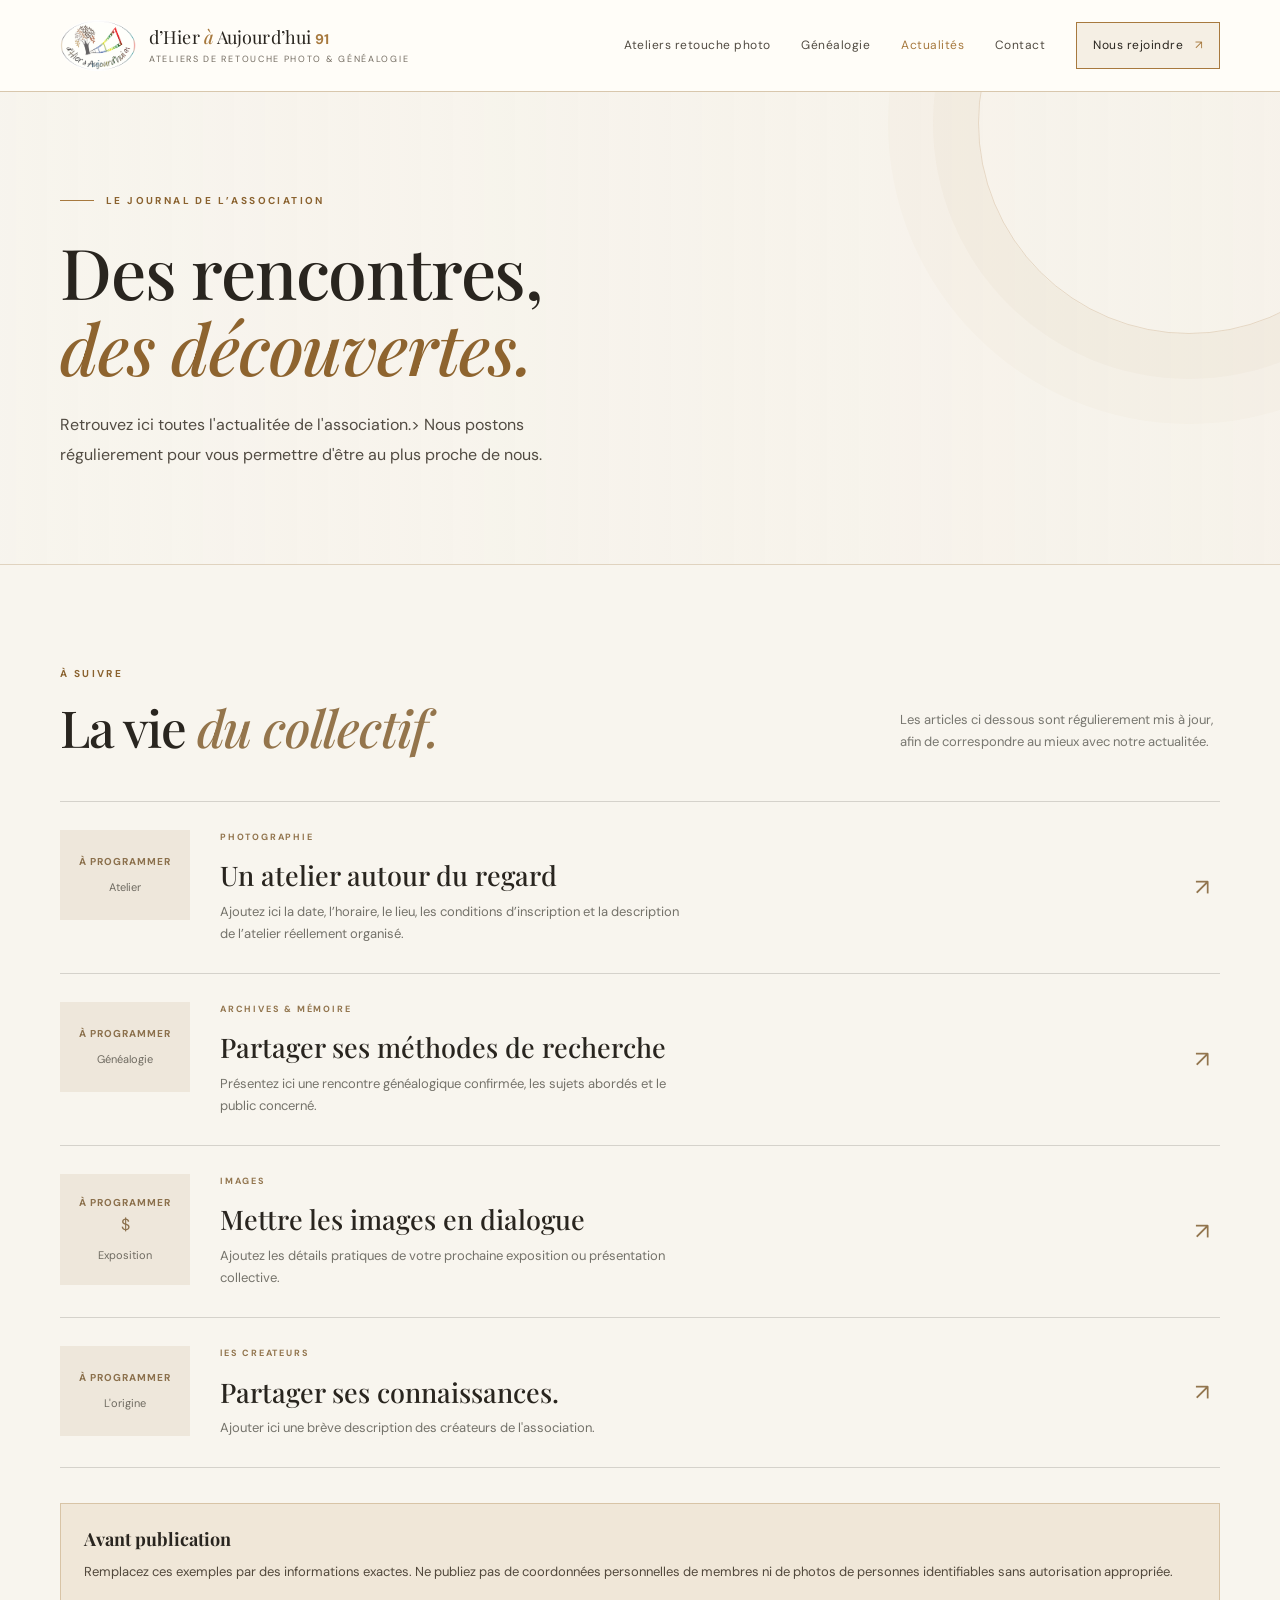
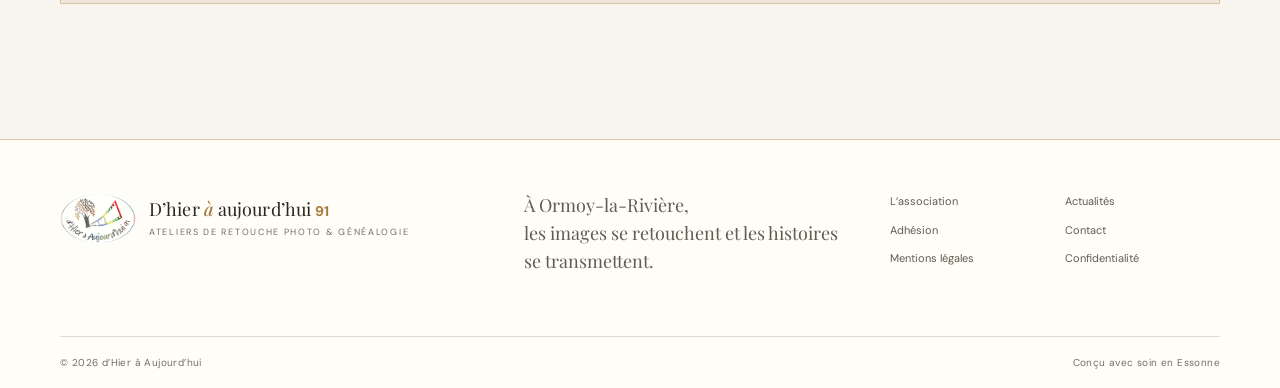
==== commit cb3226d6: "Correct capitalization in actualites.html modif brand name and copyright name" ====
--- a/actualites.html
+++ b/actualites.html
@@ -14,7 +14,7 @@
   <meta property="og:title" content="Actualités & événements — D’hier à aujourd’hui">
   <meta property="og:description" content="Les rendez-vous et nouvelles de notre association en Essonne.">
   <meta property="og:locale" content="fr_FR">
-  <link rel="icon" href="favicon.svg" type="image/svg+xml">
+  <link rel="icon" href="logo-association.png" type="image/svg+xml">
   <link rel="stylesheet" href="style.css">
   <script src="main.js" defer>
     
@@ -30,7 +30,7 @@
     <div class="container header-inner">
       <a class="brand" href="index.html">
         <img class="brand-logo" src="logo-association.png" alt="Logo de l’association D’hier à aujourd’hui 91">
-        <span class="brand-name">D’hier <em>à</em> aujourd’hui <strong class="brand-number">91</strong>
+        <span class="brand-name">d’Hier <em>à</em> Aujourd’hui <strong class="brand-number">91</strong>
           <small>Ateliers de retouche photo & généalogie</small>
         </span>
       </a>
@@ -189,7 +189,7 @@
 
     <!--pied de page section crédits site-->
     
-    <span>© <span data-year>2026</span> D’hier à aujourd’hui</span>
+    <span>© <span data-year>2026</span> d’Hier à Aujourd’hui</span>
 
     <!--fin de section pied de page crédits site-->
     
--- a/style.css
+++ b/style.css
@@ -1,17 +1,1154 @@
 @import url('https://fonts.googleapis.com/css2?family=DM+Sans:wght@400;500;600;700&family=Playfair+Display:ital,wght@0,500;0,600;0,700;1,500;1,600&display=swap');
-:root{--ink:#191917;--ink-soft:#292925;--paper:#f5f2eb;--paper-deep:#e9e3d8;--white:#fffdf8;--bronze:#b18a58;--bronze-light:#d3b68a;--muted:#77766f;--line:rgba(25,25,23,.15);--serif:"Playfair Display",Georgia,serif;--sans:"DM Sans",Arial,sans-serif;--container:1160px}
-*{box-sizing:border-box}html{scroll-behavior:smooth;scroll-padding-top:90px}body{margin:0;background:var(--paper);color:var(--ink);font-family:var(--sans);font-size:16px;line-height:1.7;-webkit-font-smoothing:antialiased}img{max-width:100%;height:auto}a{color:inherit}a:focus-visible,button:focus-visible{outline:3px solid var(--bronze);outline-offset:4px}.container{width:min(var(--container),calc(100% - 48px));margin-inline:auto}.skip-link{position:absolute;left:16px;top:-60px;background:var(--white);padding:10px 16px;z-index:100;color:var(--ink)}.skip-link:focus{top:12px}.site-header{height:92px;position:relative;z-index:10;background:var(--ink);color:var(--white);border-bottom:1px solid rgba(255,255,255,.12)}.header-inner{height:100%;display:flex;align-items:center;justify-content:space-between;gap:32px}.brand{display:flex;align-items:center;gap:13px;text-decoration:none;flex-shrink:0}.brand-mark{width:48px;height:48px;border:1px solid var(--bronze);display:grid;place-items:center;font-family:var(--serif);font-size:21px;letter-spacing:-2px;color:var(--white)}.brand-mark span{color:var(--bronze-light)}.brand-name{font-family:var(--serif);font-size:18px;line-height:1.25;letter-spacing:.1px}.brand-name em{font-weight:500;color:var(--bronze-light)}.brand-name small{display:block;font:9px var(--sans);text-transform:uppercase;letter-spacing:1.7px;color:#aaa79e;margin-top:5px}.nav{display:flex;align-items:center;gap:clamp(16px,2.4vw,34px)}.nav a{text-decoration:none;font-size:12px;letter-spacing:.5px;color:#d6d2ca;transition:color .2s}.nav a:hover,.nav a[aria-current=page]{color:var(--bronze-light)}.nav .nav-cta{border:1px solid var(--bronze);padding:12px 16px;color:var(--white)}.nav-cta span{color:var(--bronze-light);margin-left:8px}.menu-toggle{display:none;background:none;border:0;color:white;width:44px;height:44px}.menu-toggle span{height:1px;width:24px;background:white;display:block;margin:7px auto}
-.hero{position:relative;min-height:650px;background:#24241f;overflow:hidden;display:flex;align-items:center;color:var(--white)}.hero-image{position:absolute;inset:0;background:linear-gradient(110deg,rgba(18,18,16,.94) 0%,rgba(18,18,16,.75) 42%,rgba(18,18,16,.22) 100%),url('../images/hero.svg') center/cover no-repeat;transform:scale(1.01)}.hero-shade{position:absolute;inset:0;background:linear-gradient(0deg,rgba(17,17,15,.32),transparent 38%)}.hero-content{position:relative;padding:90px 0 100px;z-index:1}.eyebrow{font-size:10px;font-weight:700;letter-spacing:2.4px;text-transform:uppercase;color:var(--bronze-light);display:flex;align-items:center;gap:12px;margin:0 0 25px}.eyebrow-line{height:1px;width:34px;background:var(--bronze)}h1,h2,h3,p{margin-top:0}h1,h2,h3{font-weight:500}h1,h2{font-family:var(--serif);letter-spacing:-1.2px}h1{font-size:clamp(48px,6.5vw,82px);line-height:1.08;margin-bottom:25px;max-width:800px}h1 em,h2 em{font-weight:500;color:var(--bronze-light)}.hero-lede{max-width:560px;color:#d0cec7;font-size:16px;line-height:1.85;margin-bottom:32px}.hero-actions{display:flex;align-items:center;gap:28px;flex-wrap:wrap}.button{display:inline-flex;align-items:center;justify-content:center;gap:22px;padding:15px 21px;text-decoration:none;font-size:11px;letter-spacing:.65px;font-weight:700;border:1px solid transparent;transition:transform .2s,background .2s}.button:hover{transform:translateY(-2px)}.button-bronze{background:var(--bronze);color:#171715}.button-bronze:hover{background:var(--bronze-light)}.button-light{background:var(--white);color:var(--ink)}.button-dark{background:var(--ink);color:var(--white)}.button span{font-size:16px}.text-link{display:inline-flex;gap:12px;align-items:center;text-decoration:none;font-size:12px;font-weight:700;border-bottom:1px solid var(--bronze);padding-bottom:6px}.text-link span{color:var(--bronze)}.light-link{color:var(--white)}.hero-index{position:absolute;right:max(24px,calc((100vw - var(--container))/2));bottom:35px;font-size:9px;letter-spacing:2px;color:#b8b5ad;display:flex;align-items:center;gap:12px}.hero-index span{width:40px;height:1px;background:var(--bronze)}
-.section-pad{padding:100px 0}.intro-grid{display:grid;grid-template-columns:1fr 1fr;gap:10%;align-items:center}.dark-eyebrow{color:#88704d}.intro h2,.section-heading h2,.content-narrow h2,.contact-grid h2{font-size:clamp(34px,4vw,51px);line-height:1.2;margin-bottom:0}.intro h2 em,.section-heading h2 em,.content-narrow h2 em,.contact-grid h2 em{color:#94754c}.intro-copy{max-width:490px;color:#65645d;font-size:14px}.lead{font-family:var(--serif);font-size:22px;line-height:1.6;color:var(--ink)}.intro-copy .lead{font-size:22px;color:#393832}.intro-copy p:not(.lead){margin-bottom:24px}.feature-section{background:#eae6de}.section-heading{display:flex;align-items:end;justify-content:space-between;gap:30px;margin-bottom:42px}.section-heading .eyebrow{margin-bottom:15px}.section-heading>p{max-width:320px;font-size:13px;color:#77766f;margin-bottom:5px}.feature-grid{display:grid;grid-template-columns:1fr 1fr;gap:24px}.feature-card{background:var(--white);min-width:0}.feature-art{height:280px;position:relative;overflow:hidden;background-color:#383832}.feature-body{padding:28px 32px 34px}.card-number{font-size:9px;font-weight:700;letter-spacing:1.8px;color:#92754e;margin-bottom:14px}.feature-body h3,.news-card h3,.news-row h3{font-family:var(--serif);font-size:27px;line-height:1.25;margin-bottom:12px}.feature-body p,.news-card p:not(.card-number),.news-row p:not(.card-number){font-size:13px;color:#74726a;max-width:470px}.feature-body .text-link{margin-top:8px}.art-photo,.art-archive,.art-portrait,.art-details{background-position:center;background-size:cover;background-repeat:no-repeat}.art-photo{background-image:url('../images/accueil-retouche-photo.png')}.art-archive{background-image:url('../images/accueil-genealogie.png')}.art-portrait{background-image:url('../images/portrait.svg')}.art-details{background-image:url('../images/details.svg')}
-.quote-band{background:var(--ink);color:var(--white);padding:78px 0;text-align:center}.quote-inner{max-width:800px}.quote-mark{font-family:var(--serif);font-size:78px;line-height:.9;color:var(--bronze)}blockquote{font-family:var(--serif);font-size:clamp(27px,4vw,43px);line-height:1.35;margin:14px 0 25px}.quote-inner p{font-size:9px;letter-spacing:2.4px;color:var(--bronze-light);margin:0}.news-preview{background:var(--paper)}.news-grid{display:grid;grid-template-columns:1fr 1fr;gap:24px}.news-card{display:grid;grid-template-columns:120px 1fr;gap:25px;padding:28px;background:var(--white);border:1px solid rgba(0,0,0,.05)}.news-date{background:var(--paper-deep);display:flex;flex-direction:column;justify-content:center;align-items:center;text-align:center;padding:20px 8px;align-self:start;min-height:110px;color:#8b704c}.news-date span{font-size:10px;font-weight:700;letter-spacing:1px}.news-date small{font-size:11px;color:#6f6b61;margin-top:8px}.news-card h3{font-size:22px}.news-card .text-link{margin-top:4px}.join-band{background:#262621;color:var(--white);padding:64px 0}.join-inner{display:flex;align-items:center;justify-content:space-between;gap:30px}.join-inner .eyebrow{margin-bottom:12px}.join-inner h2{font-size:clamp(32px,4vw,48px);line-height:1.2;margin:0}.join-inner h2 em{color:var(--bronze-light)}
-.site-footer{background:#171715;color:#d2cfc7;padding:52px 0 0}.footer-main{display:grid;grid-template-columns:1.3fr 1fr 1fr;gap:35px;align-items:start;padding-bottom:42px}.footer-brand{align-self:start}.footer-main>p{font-family:var(--serif);font-size:18px;line-height:1.55;color:#aaa69d}.footer-links{display:grid;grid-template-columns:1fr 1fr;gap:10px 20px}.footer-links a{font-size:11px;text-decoration:none;color:#c0bcb2}.footer-links a:hover{color:var(--bronze-light)}.footer-bottom{border-top:1px solid rgba(255,255,255,.13);padding:17px 0;display:flex;justify-content:space-between;gap:20px;font-size:10px;color:#89877f;letter-spacing:.4px}
-.page-hero{background:#22221e;color:var(--white);padding:100px 0 95px;position:relative;overflow:hidden}.page-hero:after{content:"";position:absolute;width:420px;height:420px;border:1px solid rgba(177,138,88,.25);border-radius:50%;right:-120px;top:-180px;box-shadow:0 0 0 45px rgba(177,138,88,.04),0 0 0 90px rgba(177,138,88,.03)}.page-hero .container{position:relative;z-index:1}.page-hero h1{font-size:clamp(44px,6vw,70px);max-width:780px}.page-hero .hero-lede{margin-bottom:0}.page-hero-photo{background:linear-gradient(90deg,rgba(25,25,22,.97),rgba(25,25,22,.68)),url('../images/photo-landscape.svg') center/cover}.page-hero-genea{background:linear-gradient(90deg,rgba(25,25,22,.97),rgba(25,25,22,.68)),url('../images/archive.svg') center/cover}.page-hero-news{background:linear-gradient(90deg,rgba(25,25,22,.97),rgba(25,25,22,.75)),url('../images/details.svg') center/cover}.page-hero-join{background:linear-gradient(90deg,rgba(25,25,22,.97),rgba(25,25,22,.7)),url('../images/hero.svg') center/cover}.compact-hero{padding:75px 0}.content-narrow{max-width:820px}.content-narrow>p{color:#64635d;font-size:15px}.content-narrow h2{margin:0 0 25px}.content-narrow h2.subheading{margin-top:54px}.values-grid,.steps-grid{display:grid;grid-template-columns:repeat(3,1fr);gap:20px;margin:42px 0}.values-grid article,.steps-grid article{border-top:1px solid var(--bronze);padding-top:17px}.values-grid article>span,.steps-grid article>span{font-size:10px;letter-spacing:1px;color:#92754e}.values-grid h3,.steps-grid h3{font-family:var(--serif);font-size:22px;margin:9px 0}.values-grid p,.steps-grid p{font-size:13px;color:#74726a}.notice{border:1px solid #d5c8b4;background:#eee8dd;padding:20px 23px;margin:35px 0;color:#555249}.notice strong{font-family:var(--serif);font-size:18px;color:var(--ink)}.notice p{font-size:13px;margin:6px 0 0}.notice-warm{background:#eee5d7}.gallery-grid{display:grid;grid-template-columns:1fr 1fr;gap:25px}.gallery-item{margin:0;background:var(--white);min-width:0}.gallery-art{height:310px;background-color:#35352f}.gallery-landscape{grid-row:span 2}.gallery-landscape .gallery-art{height:430px}.gallery-item figcaption{padding:18px 22px 22px;display:grid;gap:5px}.gallery-item figcaption span{font-size:9px;letter-spacing:1.6px;color:#94754c}.gallery-item figcaption strong{font-family:var(--serif);font-size:20px;font-weight:500}.news-list{border-top:1px solid var(--line)}.news-row{display:grid;grid-template-columns:130px 1fr 25px;gap:30px;padding:28px 0;border-bottom:1px solid var(--line);align-items:center}.large-date{min-height:90px}.news-row h3{margin-bottom:8px}.news-row p:not(.card-number){margin-bottom:0}.news-arrow{font-size:23px;color:#92754e}.contact-grid{display:grid;grid-template-columns:1.1fr .9fr;gap:90px;align-items:start}.contact-grid h2{margin-bottom:24px}.contact-grid>div>p:not(.eyebrow){color:#69675f;font-size:14px}.contact-detail{display:flex;gap:18px;margin-top:25px}.contact-detail>span{font-size:10px;color:#92754e;letter-spacing:1px}.contact-detail strong{font-family:var(--serif);font-size:17px}.contact-detail p{font-size:13px;color:#74726a;margin:2px 0}.contact-panel{background:#22221e;color:var(--white);padding:34px}.contact-panel h3{font-family:var(--serif);font-size:28px}.contact-panel>p:not(.eyebrow){font-size:13px;color:#c5c1b7;margin-bottom:25px}.small-note{font-size:10px!important;color:#a6a196!important;margin:18px 0 0!important}.legal-content h2{font-size:27px;margin:36px 0 10px}.legal-content p{font-size:14px;color:#64635d}.legal-content .notice p{color:#555249}
-@media(max-width:900px){.nav{gap:14px}.nav a{font-size:11px}.brand-name{font-size:16px}.intro-grid{gap:6%}.footer-main{grid-template-columns:1fr 1fr}.footer-links{grid-column:1/-1}.contact-grid{gap:45px}}
-@media(max-width:700px){.container{width:min(100% - 36px,var(--container))}.site-header{height:78px}.brand-mark{width:42px;height:42px}.brand-name{font-size:15px}.brand-name small{font-size:8px;letter-spacing:1px}.menu-toggle{display:block;cursor:pointer}.nav{display:none;position:absolute;top:78px;left:0;right:0;padding:22px 24px 26px;background:#171715;border-top:1px solid rgba(255,255,255,.12);align-items:stretch;flex-direction:column;gap:0}.nav.is-open{display:flex}.nav a{font-size:13px;padding:13px 0;border-bottom:1px solid rgba(255,255,255,.08)}.nav .nav-cta{margin-top:14px;text-align:center;padding:12px}.hero{min-height:610px}.hero-content{padding:75px 0 95px}.hero-image{background-position:60% center}.hero-lede{font-size:15px}.hero-index{bottom:20px;font-size:8px}.section-pad{padding:70px 0}.intro-grid,.feature-grid,.news-grid,.contact-grid{grid-template-columns:1fr}.intro-grid{gap:26px}.section-heading{display:block}.section-heading>p{margin-top:18px}.feature-art{height:230px}.feature-body{padding:25px}.news-card{grid-template-columns:92px 1fr;gap:18px;padding:20px}.news-date{min-height:100px}.join-inner{align-items:flex-start;flex-direction:column}.join-band{padding:48px 0}.footer-main{grid-template-columns:1fr;gap:24px}.footer-links{grid-column:auto}.footer-bottom{flex-direction:column;gap:4px}.page-hero{padding:75px 0}.page-hero:after{right:-250px}.values-grid,.steps-grid{grid-template-columns:1fr;gap:12px;margin:30px 0}.values-grid article,.steps-grid article{padding-bottom:12px}.gallery-grid{grid-template-columns:1fr}.gallery-landscape{grid-row:auto}.gallery-landscape .gallery-art,.gallery-art{height:280px}.news-row{grid-template-columns:82px 1fr;gap:16px}.news-arrow{display:none}.contact-grid{gap:35px}.contact-panel{padding:26px}.hero-actions{gap:20px}}
-@media(prefers-reduced-motion:reduce){html{scroll-behavior:auto}*,*::before,*::after{transition:none!important;animation:none!important}}
-
+
+:root {
+  --ink: #191917;
+  --ink-soft: #292925;
+  --paper: #f5f2eb;
+  --paper-deep: #e9e3d8;
+  --white: #fffdf8;
+  --bronze: #b18a58;
+  --bronze-light: #d3b68a;
+  --muted: #77766f;
+  --line: rgba(25, 25, 23, .15);
+  --serif: "Playfair Display", Georgia, serif;
+  --sans: "DM Sans", Arial, sans-serif;
+  --container: 1160px;
+}
+
+* {
+  box-sizing: border-box;
+}
+
+html {
+  scroll-behavior: smooth;
+  scroll-padding-top: 90px;
+}
+
+body {
+  margin: 0;
+  background: var(--paper);
+  color: var(--ink);
+  font-family: var(--sans);
+  font-size: 16px;
+  line-height: 1.7;
+  -webkit-font-smoothing: antialiased;
+}
+
+img {
+  max-width: 100%;
+  height: auto;
+}
+
+a {
+  color: inherit;
+}
+
+a:focus-visible, button:focus-visible {
+  outline: 3px solid var(--bronze);
+  outline-offset: 4px;
+}
+
+.container {
+  width: min(var(--container), calc(100% - 48px));
+  margin-inline: auto;
+}
+
+.skip-link {
+  position: absolute;
+  left: 16px;
+  top: -60px;
+  background: var(--white);
+  padding: 10px 16px;
+  z-index: 100;
+  color: var(--ink);
+}
+
+.skip-link:focus {
+  top: 12px;
+}
+
+.site-header {
+  height: 92px;
+  position: relative;
+  z-index: 10;
+  background: var(--ink);
+  color: var(--white);
+  border-bottom: 1px solid rgba(255, 255, 255, .12);
+}
+
+.header-inner {
+  height: 100%;
+  display: flex;
+  align-items: center;
+  justify-content: space-between;
+  gap: 32px;
+}
+
+.brand {
+  display: flex;
+  align-items: center;
+  gap: 13px;
+  text-decoration: none;
+  flex-shrink: 0;
+}
+
+.brand-mark {
+  width: 48px;
+  height: 48px;
+  border: 1px solid var(--bronze);
+  display: grid;
+  place-items: center;
+  font-family: var(--serif);
+  font-size: 21px;
+  letter-spacing: -2px;
+  color: var(--white);
+}
+
+.brand-mark span {
+  color: var(--bronze-light);
+}
+
+.brand-name {
+  font-family: var(--serif);
+  font-size: 18px;
+  line-height: 1.25;
+  letter-spacing: .1px;
+}
+
+.brand-name em {
+  font-weight: 500;
+  color: var(--bronze-light);
+}
+
+.brand-name small {
+  display: block;
+  font: 9px var(--sans);
+  text-transform: uppercase;
+  letter-spacing: 1.7px;
+  color: #aaa79e;
+  margin-top: 5px;
+}
+
+.nav {
+  display: flex;
+  align-items: center;
+  gap: clamp(16px, 2.4vw, 34px);
+}
+
+.nav a {
+  text-decoration: none;
+  font-size: 12px;
+  letter-spacing: .5px;
+  color: #d6d2ca;
+  transition: color .2s;
+}
+
+.nav a:hover, .nav a[aria-current=page] {
+  color: var(--bronze-light);
+}
+
+.nav .nav-cta {
+  border: 1px solid var(--bronze);
+  padding: 12px 16px;
+  color: var(--white);
+}
+
+.nav-cta span {
+  color: var(--bronze-light);
+  margin-left: 8px;
+}
+
+.menu-toggle {
+  display: none;
+  background: none;
+  border: 0;
+  color: white;
+  width: 44px;
+  height: 44px;
+}
+
+.menu-toggle span {
+  height: 1px;
+  width: 24px;
+  background: white;
+  display: block;
+  margin: 7px auto;
+}
+
+.hero {
+  position: relative;
+  min-height: 650px;
+  background: #24241f;
+  overflow: hidden;
+  display: flex;
+  align-items: center;
+  color: var(--white);
+}
+
+.hero-image {
+  position: absolute;
+  inset: 0;
+  background: linear-gradient(110deg, rgba(18, 18, 16, .94) 0%, rgba(18, 18, 16, .75) 42%, rgba(18, 18, 16, .22) 100%), url('../images/hero.svg') center/cover no-repeat;
+  transform: scale(1.01);
+}
+
+.hero-shade {
+  position: absolute;
+  inset: 0;
+  background: linear-gradient(0deg, rgba(17, 17, 15, .32), transparent 38%);
+}
+
+.hero-content {
+  position: relative;
+  padding: 90px 0 100px;
+  z-index: 1;
+}
+
+.eyebrow {
+  font-size: 10px;
+  font-weight: 700;
+  letter-spacing: 2.4px;
+  text-transform: uppercase;
+  color: var(--bronze-light);
+  display: flex;
+  align-items: center;
+  gap: 12px;
+  margin: 0 0 25px;
+}
+
+.eyebrow-line {
+  height: 1px;
+  width: 34px;
+  background: var(--bronze);
+}
+
+h1, h2, h3, p {
+  margin-top: 0;
+}
+
+h1, h2, h3 {
+  font-weight: 500;
+}
+
+h1, h2 {
+  font-family: var(--serif);
+  letter-spacing: -1.2px;
+}
+
+h1 {
+  font-size: clamp(48px, 6.5vw, 82px);
+  line-height: 1.08;
+  margin-bottom: 25px;
+  max-width: 800px;
+}
+
+h1 em, h2 em {
+  font-weight: 500;
+  color: var(--bronze-light);
+}
+
+.hero-lede {
+  max-width: 560px;
+  color: #d0cec7;
+  font-size: 16px;
+  line-height: 1.85;
+  margin-bottom: 32px;
+}
+
+.hero-actions {
+  display: flex;
+  align-items: center;
+  gap: 28px;
+  flex-wrap: wrap;
+}
+
+.button {
+  display: inline-flex;
+  align-items: center;
+  justify-content: center;
+  gap: 22px;
+  padding: 15px 21px;
+  text-decoration: none;
+  font-size: 11px;
+  letter-spacing: .65px;
+  font-weight: 700;
+  border: 1px solid transparent;
+  transition: transform .2s, background .2s;
+}
+
+.button:hover {
+  transform: translateY(-2px);
+}
+
+.button-bronze {
+  background: var(--bronze);
+  color: #171715;
+}
+
+.button-bronze:hover {
+  background: var(--bronze-light);
+}
+
+.button-light {
+  background: var(--white);
+  color: var(--ink);
+}
+
+.button-dark {
+  background: var(--ink);
+  color: var(--white);
+}
+
+.button span {
+  font-size: 16px;
+}
+
+.text-link {
+  display: inline-flex;
+  gap: 12px;
+  align-items: center;
+  text-decoration: none;
+  font-size: 12px;
+  font-weight: 700;
+  border-bottom: 1px solid var(--bronze);
+  padding-bottom: 6px;
+}
+
+.text-link span {
+  color: var(--bronze);
+}
+
+.light-link {
+  color: var(--white);
+}
+
+.hero-index {
+  position: absolute;
+  right: max(24px, calc((100vw - var(--container))/2));
+  bottom: 35px;
+  font-size: 9px;
+  letter-spacing: 2px;
+  color: #b8b5ad;
+  display: flex;
+  align-items: center;
+  gap: 12px;
+}
+
+.hero-index span {
+  width: 40px;
+  height: 1px;
+  background: var(--bronze);
+}
+
+.section-pad {
+  padding: 100px 0;
+}
+
+.intro-grid {
+  display: grid;
+  grid-template-columns: 1fr 1fr;
+  gap: 10%;
+  align-items: center;
+}
+
+.dark-eyebrow {
+  color: #88704d;
+}
+
+.intro h2, .section-heading h2, .content-narrow h2, .contact-grid h2 {
+  font-size: clamp(34px, 4vw, 51px);
+  line-height: 1.2;
+  margin-bottom: 0;
+}
+
+.intro h2 em, .section-heading h2 em, .content-narrow h2 em, .contact-grid h2 em {
+  color: #94754c;
+}
+
+.intro-copy {
+  max-width: 490px;
+  color: #65645d;
+  font-size: 14px;
+}
+
+.lead {
+  font-family: var(--serif);
+  font-size: 22px;
+  line-height: 1.6;
+  color: var(--ink);
+}
+
+.intro-copy .lead {
+  font-size: 22px;
+  color: #393832;
+}
+
+.intro-copy p:not(.lead) {
+  margin-bottom: 24px;
+}
+
+.feature-section {
+  background: #eae6de;
+}
+
+.section-heading {
+  display: flex;
+  align-items: end;
+  justify-content: space-between;
+  gap: 30px;
+  margin-bottom: 42px;
+}
+
+.section-heading .eyebrow {
+  margin-bottom: 15px;
+}
+
+.section-heading>p {
+  max-width: 320px;
+  font-size: 13px;
+  color: #77766f;
+  margin-bottom: 5px;
+}
+
+.feature-grid {
+  display: grid;
+  grid-template-columns: 1fr 1fr;
+  gap: 24px;
+}
+
+.feature-card {
+  background: var(--white);
+  min-width: 0;
+}
+
+.feature-art {
+  height: 280px;
+  position: relative;
+  overflow: hidden;
+  background-color: #383832;
+}
+
+.feature-body {
+  padding: 28px 32px 34px;
+}
+
+.card-number {
+  font-size: 9px;
+  font-weight: 700;
+  letter-spacing: 1.8px;
+  color: #92754e;
+  margin-bottom: 14px;
+}
+
+.feature-body h3, .news-card h3, .news-row h3 {
+  font-family: var(--serif);
+  font-size: 27px;
+  line-height: 1.25;
+  margin-bottom: 12px;
+}
+
+.feature-body p, .news-card p:not(.card-number), .news-row p:not(.card-number) {
+  font-size: 13px;
+  color: #74726a;
+  max-width: 470px;
+}
+
+.feature-body .text-link {
+  margin-top: 8px;
+}
+
+.art-photo, .art-archive, .art-portrait, .art-details {
+  background-position: center;
+  background-size: cover;
+  background-repeat: no-repeat;
+}
+
+.art-photo {
+  background-image: url('../images/accueil-retouche-photo.png');
+}
+
+.art-archive {
+  background-image: url('../images/accueil-genealogie.png');
+}
+
+.art-portrait {
+  background-image: url('../images/portrait.svg');
+}
+
+.art-details {
+  background-image: url('../images/details.svg');
+}
+
+.quote-band {
+  background: var(--ink);
+  color: var(--white);
+  padding: 78px 0;
+  text-align: center;
+}
+
+.quote-inner {
+  max-width: 800px;
+}
+
+.quote-mark {
+  font-family: var(--serif);
+  font-size: 78px;
+  line-height: .9;
+  color: var(--bronze);
+}
+
+blockquote {
+  font-family: var(--serif);
+  font-size: clamp(27px, 4vw, 43px);
+  line-height: 1.35;
+  margin: 14px 0 25px;
+}
+
+.quote-inner p {
+  font-size: 9px;
+  letter-spacing: 2.4px;
+  color: var(--bronze-light);
+  margin: 0;
+}
+
+.news-preview {
+  background: var(--paper);
+}
+
+.news-grid {
+  display: grid;
+  grid-template-columns: 1fr 1fr;
+  gap: 24px;
+}
+
+.news-card {
+  display: grid;
+  grid-template-columns: 120px 1fr;
+  gap: 25px;
+  padding: 28px;
+  background: var(--white);
+  border: 1px solid rgba(0, 0, 0, .05);
+}
+
+.news-date {
+  background: var(--paper-deep);
+  display: flex;
+  flex-direction: column;
+  justify-content: center;
+  align-items: center;
+  text-align: center;
+  padding: 20px 8px;
+  align-self: start;
+  min-height: 110px;
+  color: #8b704c;
+}
+
+.news-date span {
+  font-size: 10px;
+  font-weight: 700;
+  letter-spacing: 1px;
+}
+
+.news-date small {
+  font-size: 11px;
+  color: #6f6b61;
+  margin-top: 8px;
+}
+
+.news-card h3 {
+  font-size: 22px;
+}
+
+.news-card .text-link {
+  margin-top: 4px;
+}
+
+.join-band {
+  background: #262621;
+  color: var(--white);
+  padding: 64px 0;
+}
+
+.join-inner {
+  display: flex;
+  align-items: center;
+  justify-content: space-between;
+  gap: 30px;
+}
+
+.join-inner .eyebrow {
+  margin-bottom: 12px;
+}
+
+.join-inner h2 {
+  font-size: clamp(32px, 4vw, 48px);
+  line-height: 1.2;
+  margin: 0;
+}
+
+.join-inner h2 em {
+  color: var(--bronze-light);
+}
+
+.site-footer {
+  background: #171715;
+  color: #d2cfc7;
+  padding: 52px 0 0;
+}
+
+.footer-main {
+  display: grid;
+  grid-template-columns: 1.3fr 1fr 1fr;
+  gap: 35px;
+  align-items: start;
+  padding-bottom: 42px;
+}
+
+.footer-brand {
+  align-self: start;
+}
+
+.footer-main>p {
+  font-family: var(--serif);
+  font-size: 18px;
+  line-height: 1.55;
+  color: #aaa69d;
+}
+
+.footer-links {
+  display: grid;
+  grid-template-columns: 1fr 1fr;
+  gap: 10px 20px;
+}
+
+.footer-links a {
+  font-size: 11px;
+  text-decoration: none;
+  color: #c0bcb2;
+}
+
+.footer-links a:hover {
+  color: var(--bronze-light);
+}
+
+.footer-bottom {
+  border-top: 1px solid rgba(255, 255, 255, .13);
+  padding: 17px 0;
+  display: flex;
+  justify-content: space-between;
+  gap: 20px;
+  font-size: 10px;
+  color: #89877f;
+  letter-spacing: .4px;
+}
+
+.page-hero {
+  background: #22221e;
+  color: var(--white);
+  padding: 100px 0 95px;
+  position: relative;
+  overflow: hidden;
+}
+
+.page-hero:after {
+  content: "";
+  position: absolute;
+  width: 420px;
+  height: 420px;
+  border: 1px solid rgba(177, 138, 88, .25);
+  border-radius: 50%;
+  right: -120px;
+  top: -180px;
+  box-shadow: 0 0 0 45px rgba(177, 138, 88, .04), 0 0 0 90px rgba(177, 138, 88, .03);
+}
+
+.page-hero .container {
+  position: relative;
+  z-index: 1;
+}
+
+.page-hero h1 {
+  font-size: clamp(44px, 6vw, 70px);
+  max-width: 780px;
+}
+
+.page-hero .hero-lede {
+  margin-bottom: 0;
+}
+
+.page-hero-photo {
+  background: linear-gradient(90deg, rgba(25, 25, 22, .97), rgba(25, 25, 22, .68)), url('../images/photo-landscape.svg') center/cover;
+}
+
+.page-hero-genea {
+  background: linear-gradient(90deg, rgba(25, 25, 22, .97), rgba(25, 25, 22, .68)), url('../images/archive.svg') center/cover;
+}
+
+.page-hero-news {
+  background: linear-gradient(90deg, rgba(25, 25, 22, .97), rgba(25, 25, 22, .75)), url('../images/details.svg') center/cover;
+}
+
+.page-hero-join {
+  background: linear-gradient(90deg, rgba(25, 25, 22, .97), rgba(25, 25, 22, .7)), url('../images/hero.svg') center/cover;
+}
+
+.compact-hero {
+  padding: 75px 0;
+}
+
+.content-narrow {
+  max-width: 820px;
+}
+
+.content-narrow>p {
+  color: #64635d;
+  font-size: 15px;
+}
+
+.content-narrow h2 {
+  margin: 0 0 25px;
+}
+
+.content-narrow h2.subheading {
+  margin-top: 54px;
+}
+
+.values-grid, .steps-grid {
+  display: grid;
+  grid-template-columns: repeat(3, 1fr);
+  gap: 20px;
+  margin: 42px 0;
+}
+
+.values-grid article, .steps-grid article {
+  border-top: 1px solid var(--bronze);
+  padding-top: 17px;
+}
+
+.values-grid article>span, .steps-grid article>span {
+  font-size: 10px;
+  letter-spacing: 1px;
+  color: #92754e;
+}
+
+.values-grid h3, .steps-grid h3 {
+  font-family: var(--serif);
+  font-size: 22px;
+  margin: 9px 0;
+}
+
+.values-grid p, .steps-grid p {
+  font-size: 13px;
+  color: #74726a;
+}
+
+.notice {
+  border: 1px solid #d5c8b4;
+  background: #eee8dd;
+  padding: 20px 23px;
+  margin: 35px 0;
+  color: #555249;
+}
+
+.notice strong {
+  font-family: var(--serif);
+  font-size: 18px;
+  color: var(--ink);
+}
+
+.notice p {
+  font-size: 13px;
+  margin: 6px 0 0;
+}
+
+.notice-warm {
+  background: #eee5d7;
+}
+
+.gallery-grid {
+  display: grid;
+  grid-template-columns: 1fr 1fr;
+  gap: 25px;
+}
+
+.gallery-item {
+  margin: 0;
+  background: var(--white);
+  min-width: 0;
+}
+
+.gallery-art {
+  height: 310px;
+  background-color: #35352f;
+}
+
+.gallery-landscape {
+  grid-row: span 2;
+}
+
+.gallery-landscape .gallery-art {
+  height: 430px;
+}
+
+.gallery-item figcaption {
+  padding: 18px 22px 22px;
+  display: grid;
+  gap: 5px;
+}
+
+.gallery-item figcaption span {
+  font-size: 9px;
+  letter-spacing: 1.6px;
+  color: #94754c;
+}
+
+.gallery-item figcaption strong {
+  font-family: var(--serif);
+  font-size: 20px;
+  font-weight: 500;
+}
+
+.news-list {
+  border-top: 1px solid var(--line);
+}
+
+.news-row {
+  display: grid;
+  grid-template-columns: 130px 1fr 25px;
+  gap: 30px;
+  padding: 28px 0;
+  border-bottom: 1px solid var(--line);
+  align-items: center;
+}
+
+.large-date {
+  min-height: 90px;
+}
+
+.news-row h3 {
+  margin-bottom: 8px;
+}
+
+.news-row p:not(.card-number) {
+  margin-bottom: 0;
+}
+
+.news-arrow {
+  font-size: 23px;
+  color: #92754e;
+}
+
+.contact-grid {
+  display: grid;
+  grid-template-columns: 1.1fr .9fr;
+  gap: 90px;
+  align-items: start;
+}
+
+.contact-grid h2 {
+  margin-bottom: 24px;
+}
+
+.contact-grid>div>p:not(.eyebrow) {
+  color: #69675f;
+  font-size: 14px;
+}
+
+.contact-detail {
+  display: flex;
+  gap: 18px;
+  margin-top: 25px;
+}
+
+.contact-detail>span {
+  font-size: 10px;
+  color: #92754e;
+  letter-spacing: 1px;
+}
+
+.contact-detail strong {
+  font-family: var(--serif);
+  font-size: 17px;
+}
+
+.contact-detail p {
+  font-size: 13px;
+  color: #74726a;
+  margin: 2px 0;
+}
+
+.contact-panel {
+  background: #22221e;
+  color: var(--white);
+  padding: 34px;
+}
+
+.contact-panel h3 {
+  font-family: var(--serif);
+  font-size: 28px;
+}
+
+.contact-panel>p:not(.eyebrow) {
+  font-size: 13px;
+  color: #c5c1b7;
+  margin-bottom: 25px;
+}
+
+.small-note {
+  font-size: 10px!important;
+  color: #a6a196!important;
+  margin: 18px 0 0!important;
+}
+
+.legal-content h2 {
+  font-size: 27px;
+  margin: 36px 0 10px;
+}
+
+.legal-content p {
+  font-size: 14px;
+  color: #64635d;
+}
+
+.legal-content .notice p {
+  color: #555249;
+}
+
+@media (max-width: 900px) {
+  .nav {
+    gap: 14px;
+  }
+
+  .nav a {
+    font-size: 11px;
+  }
+
+  .brand-name {
+    font-size: 16px;
+  }
+
+  .intro-grid {
+    gap: 6%;
+  }
+
+  .footer-main {
+    grid-template-columns: 1fr 1fr;
+  }
+
+  .footer-links {
+    grid-column: 1/-1;
+  }
+
+  .contact-grid {
+    gap: 45px;
+  }
+}
+
+@media (max-width: 700px) {
+  .container {
+    width: min(100% - 36px, var(--container));
+  }
+
+  .site-header {
+    height: 78px;
+  }
+
+  .brand-mark {
+    width: 42px;
+    height: 42px;
+  }
+
+  .brand-name {
+    font-size: 15px;
+  }
+
+  .brand-name small {
+    font-size: 8px;
+    letter-spacing: 1px;
+  }
+
+  .menu-toggle {
+    display: block;
+    cursor: pointer;
+  }
+
+  .nav {
+    display: none;
+    position: absolute;
+    top: 78px;
+    left: 0;
+    right: 0;
+    padding: 22px 24px 26px;
+    background: #171715;
+    border-top: 1px solid rgba(255, 255, 255, .12);
+    align-items: stretch;
+    flex-direction: column;
+    gap: 0;
+  }
+
+  .nav.is-open {
+    display: flex;
+  }
+
+  .nav a {
+    font-size: 13px;
+    padding: 13px 0;
+    border-bottom: 1px solid rgba(255, 255, 255, .08);
+  }
+
+  .nav .nav-cta {
+    margin-top: 14px;
+    text-align: center;
+    padding: 12px;
+  }
+
+  .hero {
+    min-height: 610px;
+  }
+
+  .hero-content {
+    padding: 75px 0 95px;
+  }
+
+  .hero-image {
+    background-position: 60% center;
+  }
+
+  .hero-lede {
+    font-size: 15px;
+  }
+
+  .hero-index {
+    bottom: 20px;
+    font-size: 8px;
+  }
+
+  .section-pad {
+    padding: 70px 0;
+  }
+
+  .intro-grid, .feature-grid, .news-grid, .contact-grid {
+    grid-template-columns: 1fr;
+  }
+
+  .intro-grid {
+    gap: 26px;
+  }
+
+  .section-heading {
+    display: block;
+  }
+
+  .section-heading>p {
+    margin-top: 18px;
+  }
+
+  .feature-art {
+    height: 230px;
+  }
+
+  .feature-body {
+    padding: 25px;
+  }
+
+  .news-card {
+    grid-template-columns: 92px 1fr;
+    gap: 18px;
+    padding: 20px;
+  }
+
+  .news-date {
+    min-height: 100px;
+  }
+
+  .join-inner {
+    align-items: flex-start;
+    flex-direction: column;
+  }
+
+  .join-band {
+    padding: 48px 0;
+  }
+
+  .footer-main {
+    grid-template-columns: 1fr;
+    gap: 24px;
+  }
+
+  .footer-links {
+    grid-column: auto;
+  }
+
+  .footer-bottom {
+    flex-direction: column;
+    gap: 4px;
+  }
+
+  .page-hero {
+    padding: 75px 0;
+  }
+
+  .page-hero:after {
+    right: -250px;
+  }
+
+  .values-grid, .steps-grid {
+    grid-template-columns: 1fr;
+    gap: 12px;
+    margin: 30px 0;
+  }
+
+  .values-grid article, .steps-grid article {
+    padding-bottom: 12px;
+  }
+
+  .gallery-grid {
+    grid-template-columns: 1fr;
+  }
+
+  .gallery-landscape {
+    grid-row: auto;
+  }
+
+  .gallery-landscape .gallery-art, .gallery-art {
+    height: 280px;
+  }
+
+  .news-row {
+    grid-template-columns: 82px 1fr;
+    gap: 16px;
+  }
+
+  .news-arrow {
+    display: none;
+  }
+
+  .contact-grid {
+    gap: 35px;
+  }
+
+  .contact-panel {
+    padding: 26px;
+  }
+
+  .hero-actions {
+    gap: 20px;
+  }
+}
+
+@media (prefers-reduced-motion: reduce) {
+  html {
+    scroll-behavior: auto;
+  }
+
+  *, *::before, *::after {
+    transition: none!important;
+    animation: none!important;
+  }
+}
 
 /* THEME CLAIR GLOBAL — harmonie ivoire, blanc cassé et bronze */
+
 :root {
   color-scheme: light;
   --ink: #29251f;
@@ -22,87 +1159,361 @@
   --bronze: #a7793e;
   --bronze-light: #9a6d35;
   --muted: #6f6a60;
-  --line: rgba(41,37,31,.17);
-}
-body { background:var(--paper); color:var(--ink); }
-.site-header { background:#fffdf8; color:var(--ink); border-bottom:1px solid #d8c7ad; }
-.brand-mark { color:var(--ink); background:#fffdf8; border-color:var(--bronze); }
-.brand-name em { color:var(--bronze); }
-.brand-name small { color:#746d62; }
-.nav a { color:#514b42; }
-.nav a:hover,.nav a[aria-current=page] { color:var(--bronze); }
-.nav .nav-cta { color:var(--ink); background:#f5efe4; }
-.nav-cta span { color:var(--bronze); }
-.menu-toggle { color:var(--ink); }
-.menu-toggle span { background:var(--ink); }
-.hero { background:#eee6d8; color:var(--ink); }
-.hero-image { background-image:linear-gradient(110deg,rgba(248,245,238,.97) 0%,rgba(248,245,238,.88) 42%,rgba(248,245,238,.38) 100%),url('../images/hero.svg'); }
-.hero-shade { background:linear-gradient(0deg,rgba(248,245,238,.25),transparent 38%); }
-.eyebrow { color:#8a622f; }
-h1 em,h2 em { color:#8e642f; }
-.hero-lede { color:#514b42; }
-.hero-index { color:#6e6659; }
-.button-bronze { background:#b18a58; color:#fffdf8; }
-.button-bronze:hover { background:#946b39; color:white; }
-.button-dark { background:#e9dfcf; color:var(--ink); border-color:#d1c0a5; }
-.light-link { color:var(--ink); }
-.feature-section { background:#eee8dd; }
-.quote-band { background:#eee7dc; color:var(--ink); border-block:1px solid #dfd3c1; }
-.quote-inner p { color:#8a622f; }
-.news-preview { background:var(--paper); }
-.join-band { background:#eee7dc; color:var(--ink); border-block:1px solid #dfd3c1; }
-.site-footer { background:#fffdf8; color:#514b42; border-top:1px solid #d8c7ad; }
-.footer-main>p { color:#6f685d; }
-.footer-links a { color:#514b42; }
-.footer-links a:hover { color:var(--bronze); }
-.footer-bottom { border-top-color:rgba(41,37,31,.15); color:#746d62; }
-.page-hero { background:#eee7dc; color:var(--ink); border-bottom:1px solid #e0d3bf; }
-.page-hero:after { border-color:rgba(167,121,62,.22); box-shadow:0 0 0 45px rgba(167,121,62,.035),0 0 0 90px rgba(167,121,62,.025); }
-.page-hero-photo { background-image:linear-gradient(90deg,rgba(248,245,238,.96),rgba(248,245,238,.75)),url('../images/photo-landscape.svg'); }
-.page-hero-genea { background-image:linear-gradient(90deg,rgba(248,245,238,.96),rgba(248,245,238,.75)),url('../images/archive.svg'); }
-.page-hero-news { background-image:linear-gradient(90deg,rgba(248,245,238,.96),rgba(248,245,238,.78)),url('../images/details.svg'); }
-.page-hero-join { background-image:linear-gradient(90deg,rgba(248,245,238,.96),rgba(248,245,238,.75)),url('../images/hero.svg'); }
-.contact-panel { background:#fffdf8; color:var(--ink); border:1px solid #ded2c0; }
-.contact-panel>p:not(.eyebrow) { color:#625b50; }
-.small-note { color:#746d62!important; }
-.notice,.notice-warm { background:#f0e7d8; border-color:#d8c4a6; color:#51483c; }
-.notice strong { color:var(--ink); }
-@media(max-width:700px) {
-  .nav { background:#fffdf8; border-top:1px solid #d8c7ad; }
-  .nav a { border-bottom-color:rgba(41,37,31,.1); }
-  .nav .nav-cta { background:#f5efe4; }
-}
-
+  --line: rgba(41, 37, 31, .17);
+}
+
+body {
+  background: var(--paper);
+  color: var(--ink);
+}
+
+.site-header {
+  background: #fffdf8;
+  color: var(--ink);
+  border-bottom: 1px solid #d8c7ad;
+}
+
+.brand-mark {
+  color: var(--ink);
+  background: #fffdf8;
+  border-color: var(--bronze);
+}
+
+.brand-name em {
+  color: var(--bronze);
+}
+
+.brand-name small {
+  color: #746d62;
+}
+
+.nav a {
+  color: #514b42;
+}
+
+.nav a:hover, .nav a[aria-current=page] {
+  color: var(--bronze);
+}
+
+.nav .nav-cta {
+  color: var(--ink);
+  background: #f5efe4;
+}
+
+.nav-cta span {
+  color: var(--bronze);
+}
+
+.menu-toggle {
+  color: var(--ink);
+}
+
+.menu-toggle span {
+  background: var(--ink);
+}
+
+.hero {
+  background: #eee6d8;
+  color: var(--ink);
+}
+
+.hero-image {
+  background-image: linear-gradient(110deg, rgba(248, 245, 238, .97) 0%, rgba(248, 245, 238, .88) 42%, rgba(248, 245, 238, .38) 100%), url('../images/hero.svg');
+}
+
+.hero-shade {
+  background: linear-gradient(0deg, rgba(248, 245, 238, .25), transparent 38%);
+}
+
+.eyebrow {
+  color: #8a622f;
+}
+
+h1 em, h2 em {
+  color: #8e642f;
+}
+
+.hero-lede {
+  color: #514b42;
+}
+
+.hero-index {
+  color: #6e6659;
+}
+
+.button-bronze {
+  background: #b18a58;
+  color: #fffdf8;
+}
+
+.button-bronze:hover {
+  background: #946b39;
+  color: white;
+}
+
+.button-dark {
+  background: #e9dfcf;
+  color: var(--ink);
+  border-color: #d1c0a5;
+}
+
+.light-link {
+  color: var(--ink);
+}
+
+.feature-section {
+  background: #eee8dd;
+}
+
+.quote-band {
+  background: #eee7dc;
+  color: var(--ink);
+  border-block: 1px solid #dfd3c1;
+}
+
+.quote-inner p {
+  color: #8a622f;
+}
+
+.news-preview {
+  background: var(--paper);
+}
+
+.join-band {
+  background: #eee7dc;
+  color: var(--ink);
+  border-block: 1px solid #dfd3c1;
+}
+
+.site-footer {
+  background: #fffdf8;
+  color: #514b42;
+  border-top: 1px solid #d8c7ad;
+}
+
+.footer-main>p {
+  color: #6f685d;
+}
+
+.footer-links a {
+  color: #514b42;
+}
+
+.footer-links a:hover {
+  color: var(--bronze);
+}
+
+.footer-bottom {
+  border-top-color: rgba(41, 37, 31, .15);
+  color: #746d62;
+}
+
+.page-hero {
+  background: #eee7dc;
+  color: var(--ink);
+  border-bottom: 1px solid #e0d3bf;
+}
+
+.page-hero:after {
+  border-color: rgba(167, 121, 62, .22);
+  box-shadow: 0 0 0 45px rgba(167, 121, 62, .035), 0 0 0 90px rgba(167, 121, 62, .025);
+}
+
+.page-hero-photo {
+  background-image: linear-gradient(90deg, rgba(248, 245, 238, .96), rgba(248, 245, 238, .75)), url('../images/photo-landscape.svg');
+}
+
+.page-hero-genea {
+  background-image: linear-gradient(90deg, rgba(248, 245, 238, .96), rgba(248, 245, 238, .75)), url('../images/archive.svg');
+}
+
+.page-hero-news {
+  background-image: linear-gradient(90deg, rgba(248, 245, 238, .96), rgba(248, 245, 238, .78)), url('../images/details.svg');
+}
+
+.page-hero-join {
+  background-image: linear-gradient(90deg, rgba(248, 245, 238, .96), rgba(248, 245, 238, .75)), url('../images/hero.svg');
+}
+
+.contact-panel {
+  background: #fffdf8;
+  color: var(--ink);
+  border: 1px solid #ded2c0;
+}
+
+.contact-panel>p:not(.eyebrow) {
+  color: #625b50;
+}
+
+.small-note {
+  color: #746d62!important;
+}
+
+.notice, .notice-warm {
+  background: #f0e7d8;
+  border-color: #d8c4a6;
+  color: #51483c;
+}
+
+.notice strong {
+  color: var(--ink);
+}
+
+@media (max-width: 700px) {
+  .nav {
+    background: #fffdf8;
+    border-top: 1px solid #d8c7ad;
+  }
+
+  .nav a {
+    border-bottom-color: rgba(41, 37, 31, .1);
+  }
+
+  .nav .nav-cta {
+    background: #f5efe4;
+  }
+}
 
 /* LOGO OFFICIEL + THEME CLAIR HARMONISE */
-.brand-logo { display:block; width:76px; height:52px; object-fit:contain; flex:0 0 auto; background:#fffdf8; }
-.brand-number { color:var(--bronze); font-family:var(--sans); font-size:.78em; font-weight:700; }
-.brand-name { color:var(--ink); }
-.brand-name small { color:#746d62; }
-.site-header { background:#fffdf8; color:var(--ink); border-bottom:1px solid #d8c7ad; }
-.hero { background:#f1eadd; color:var(--ink); }
-.hero-image { background-image:linear-gradient(110deg,rgba(248,245,238,.97) 0%,rgba(248,245,238,.90) 48%,rgba(248,245,238,.60) 100%),url('../images/hero.svg'); }
-.hero-shade { background:linear-gradient(0deg,rgba(248,245,238,.15),transparent 38%); }
-.hero-lede { color:#514b42; }
-.hero-index { color:#6e6659; }
-.page-hero { background:#f0e8dc; color:var(--ink); }
-.page-hero-photo { background-image:linear-gradient(90deg,rgba(248,245,238,.96),rgba(248,245,238,.78)),url('../images/photo-landscape.svg'); }
-.page-hero-genea { background-image:linear-gradient(90deg,rgba(248,245,238,.96),rgba(248,245,238,.78)),url('../images/archive.svg'); }
-.page-hero-news { background-image:linear-gradient(90deg,rgba(248,245,238,.96),rgba(248,245,238,.80)),url('../images/details.svg'); }
-.page-hero-join { background-image:linear-gradient(90deg,rgba(248,245,238,.96),rgba(248,245,238,.78)),url('../images/hero.svg'); }
-.quote-band, .join-band { background:#eee7dc; color:var(--ink); border-block:1px solid #dfd3c1; }
-.quote-inner p { color:#8a622f; }
-.site-footer { background:#fffdf8; color:#514b42; border-top:1px solid #d8c7ad; }
-.footer-main>p, .footer-links a { color:#625b50; }
-.footer-bottom { border-top-color:rgba(41,37,31,.15); color:#746d62; }
-.contact-panel { background:#fffdf8; color:var(--ink); border:1px solid #ded2c0; }
-.contact-panel>p:not(.eyebrow) { color:#625b50; }
-@media(max-width:700px) {
- .brand-logo { width:58px; height:40px; }
- .brand { gap:9px; }
- .brand-name { font-size:14px; }
- .brand-name small { font-size:7px; letter-spacing:.7px; }
- .nav { background:#fffdf8; border-top:1px solid #d8c7ad; }
- .nav a { color:#514b42; border-bottom-color:rgba(41,37,31,.1); }
- .nav .nav-cta { background:#f5efe4; color:var(--ink); }
-}
+
+.brand-logo {
+  display: block;
+  width: 76px;
+  height: 52px;
+  object-fit: contain;
+  flex: 0 0 auto;
+  background: #fffdf8;
+}
+
+.brand-number {
+  color: var(--bronze);
+  font-family: var(--sans);
+  font-size: .78em;
+  font-weight: 700;
+}
+
+.brand-name {
+  color: var(--ink);
+}
+
+.brand-name small {
+  color: #746d62;
+}
+
+.site-header {
+  background: #fffdf8;
+  color: var(--ink);
+  border-bottom: 1px solid #d8c7ad;
+}
+
+.hero {
+  background: #f1eadd;
+  color: var(--ink);
+}
+
+.hero-image {
+  background-image: linear-gradient(110deg, rgba(248, 245, 238, .97) 0%, rgba(248, 245, 238, .90) 48%, rgba(248, 245, 238, .60) 100%), url('../images/hero.svg');
+}
+
+.hero-shade {
+  background: linear-gradient(0deg, rgba(248, 245, 238, .15), transparent 38%);
+}
+
+.hero-lede {
+  color: #514b42;
+}
+
+.hero-index {
+  color: #6e6659;
+}
+
+.page-hero {
+  background: #f0e8dc;
+  color: var(--ink);
+}
+
+.page-hero-photo {
+  background-image: linear-gradient(90deg, rgba(248, 245, 238, .96), rgba(248, 245, 238, .78)), url('../images/photo-landscape.svg');
+}
+
+.page-hero-genea {
+  background-image: linear-gradient(90deg, rgba(248, 245, 238, .96), rgba(248, 245, 238, .78)), url('../images/archive.svg');
+}
+
+.page-hero-news {
+  background-image: linear-gradient(90deg, rgba(248, 245, 238, .96), rgba(248, 245, 238, .80)), url('../images/details.svg');
+}
+
+.page-hero-join {
+  background-image: linear-gradient(90deg, rgba(248, 245, 238, .96), rgba(248, 245, 238, .78)), url('../images/hero.svg');
+}
+
+.quote-band, .join-band {
+  background: #eee7dc;
+  color: var(--ink);
+  border-block: 1px solid #dfd3c1;
+}
+
+.quote-inner p {
+  color: #8a622f;
+}
+
+.site-footer {
+  background: #fffdf8;
+  color: #514b42;
+  border-top: 1px solid #d8c7ad;
+}
+
+.footer-main>p, .footer-links a {
+  color: #625b50;
+}
+
+.footer-bottom {
+  border-top-color: rgba(41, 37, 31, .15);
+  color: #746d62;
+}
+
+.contact-panel {
+  background: #fffdf8;
+  color: var(--ink);
+  border: 1px solid #ded2c0;
+}
+
+.contact-panel>p:not(.eyebrow) {
+  color: #625b50;
+}
+
+@media (max-width: 700px) {
+  .brand-logo {
+    width: 58px;
+    height: 40px;
+  }
+
+  .brand {
+    gap: 9px;
+  }
+
+  .brand-name {
+    font-size: 14px;
+  }
+
+  .brand-name small {
+    font-size: 7px;
+    letter-spacing: .7px;
+  }
+
+  .nav {
+    background: #fffdf8;
+    border-top: 1px solid #d8c7ad;
+  }
+
+  .nav a {
+    color: #514b42;
+    border-bottom-color: rgba(41, 37, 31, .1);
+  }
+
+  .nav .nav-cta {
+    background: #f5efe4;
+    color: var(--ink);
+  }
+}
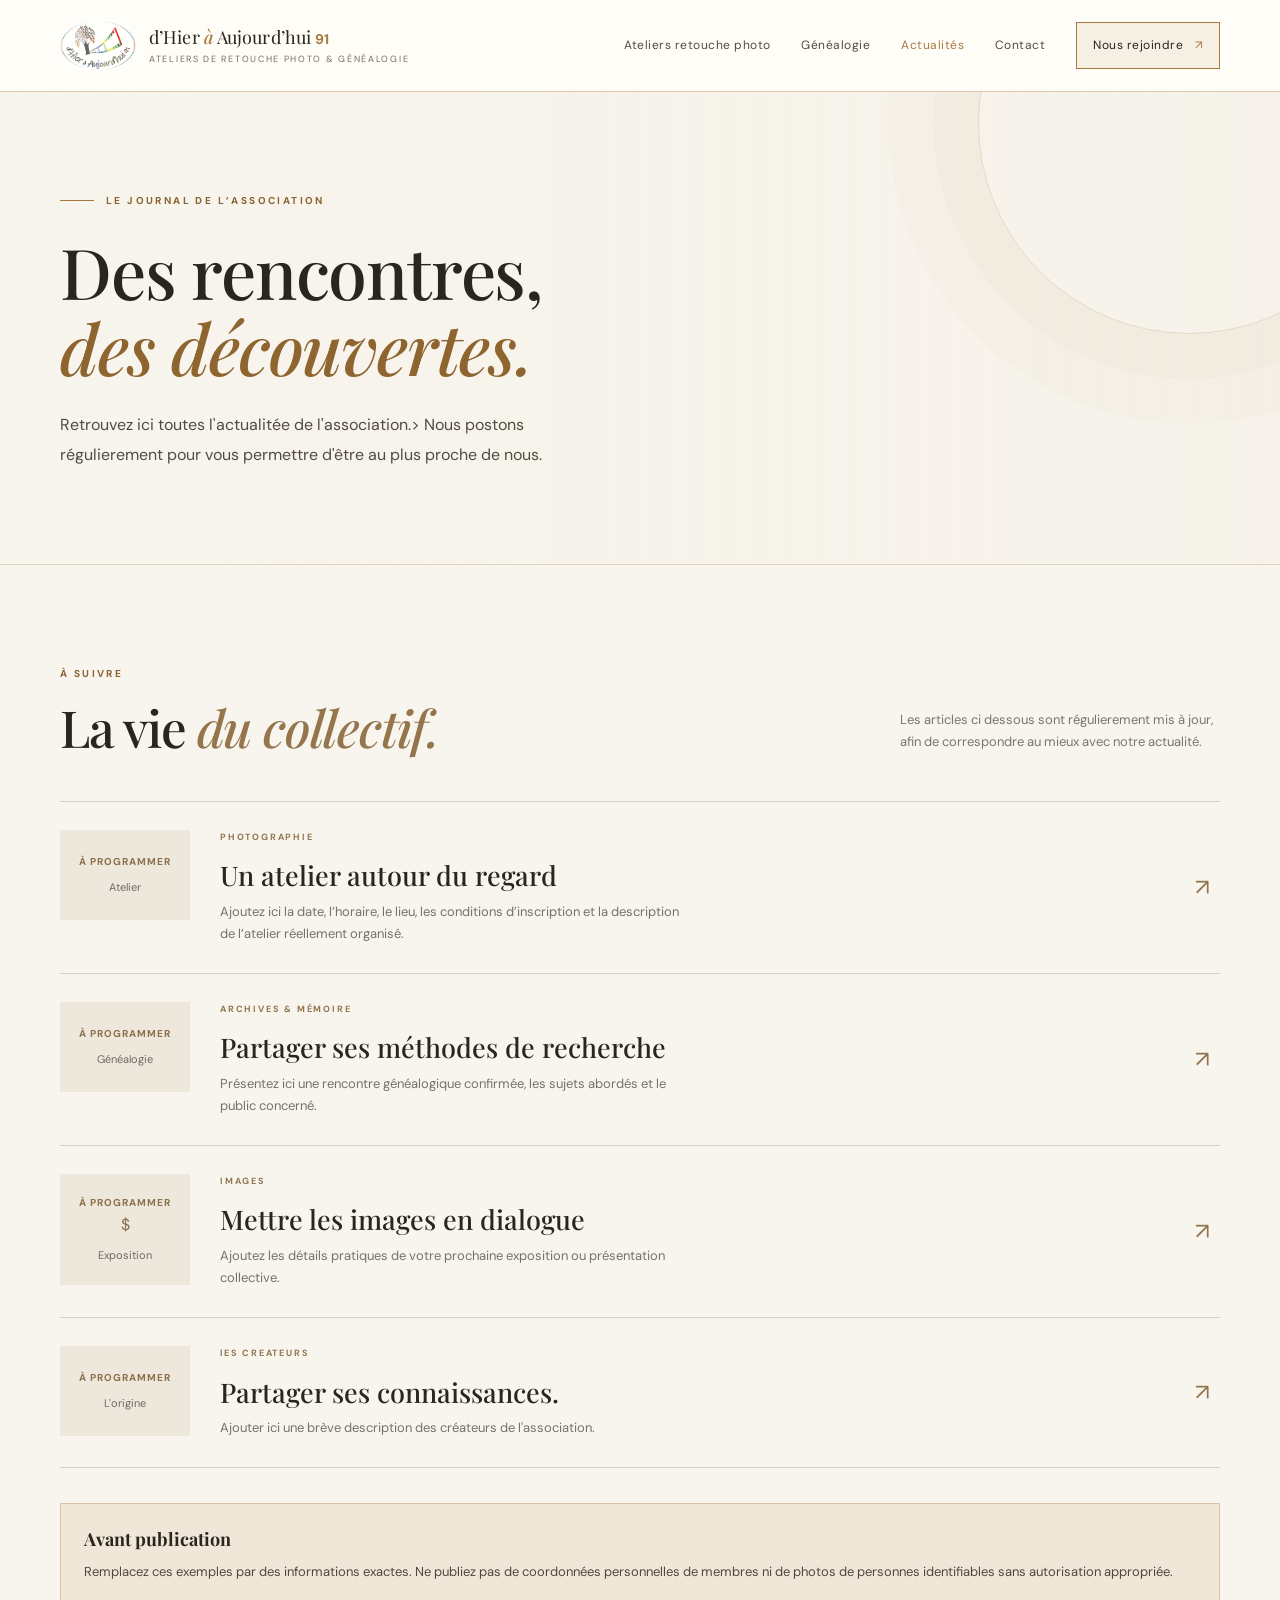
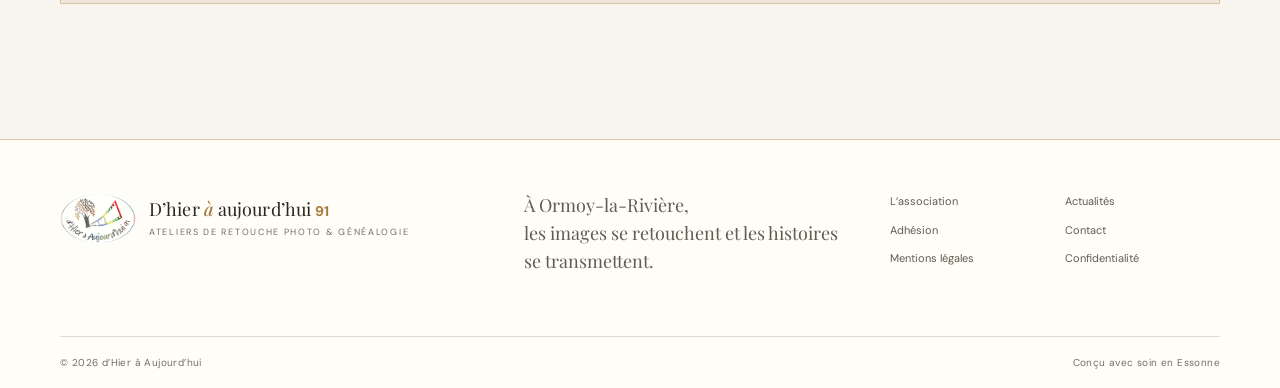
==== commit 619700b3: "Fix typo in actualites.html" ====
--- a/actualites.html
+++ b/actualites.html
@@ -75,7 +75,7 @@
           </h2>
         </div>
         
-        <p>Les articles ci dessous sont régulierement mis à jour, afin de correspondre au mieux avec notre actualitée.</p>
+        <p>Les articles ci dessous sont régulierement mis à jour, afin de correspondre au mieux avec notre actualité.</p>
       </div>
       
       <div class="news-list">
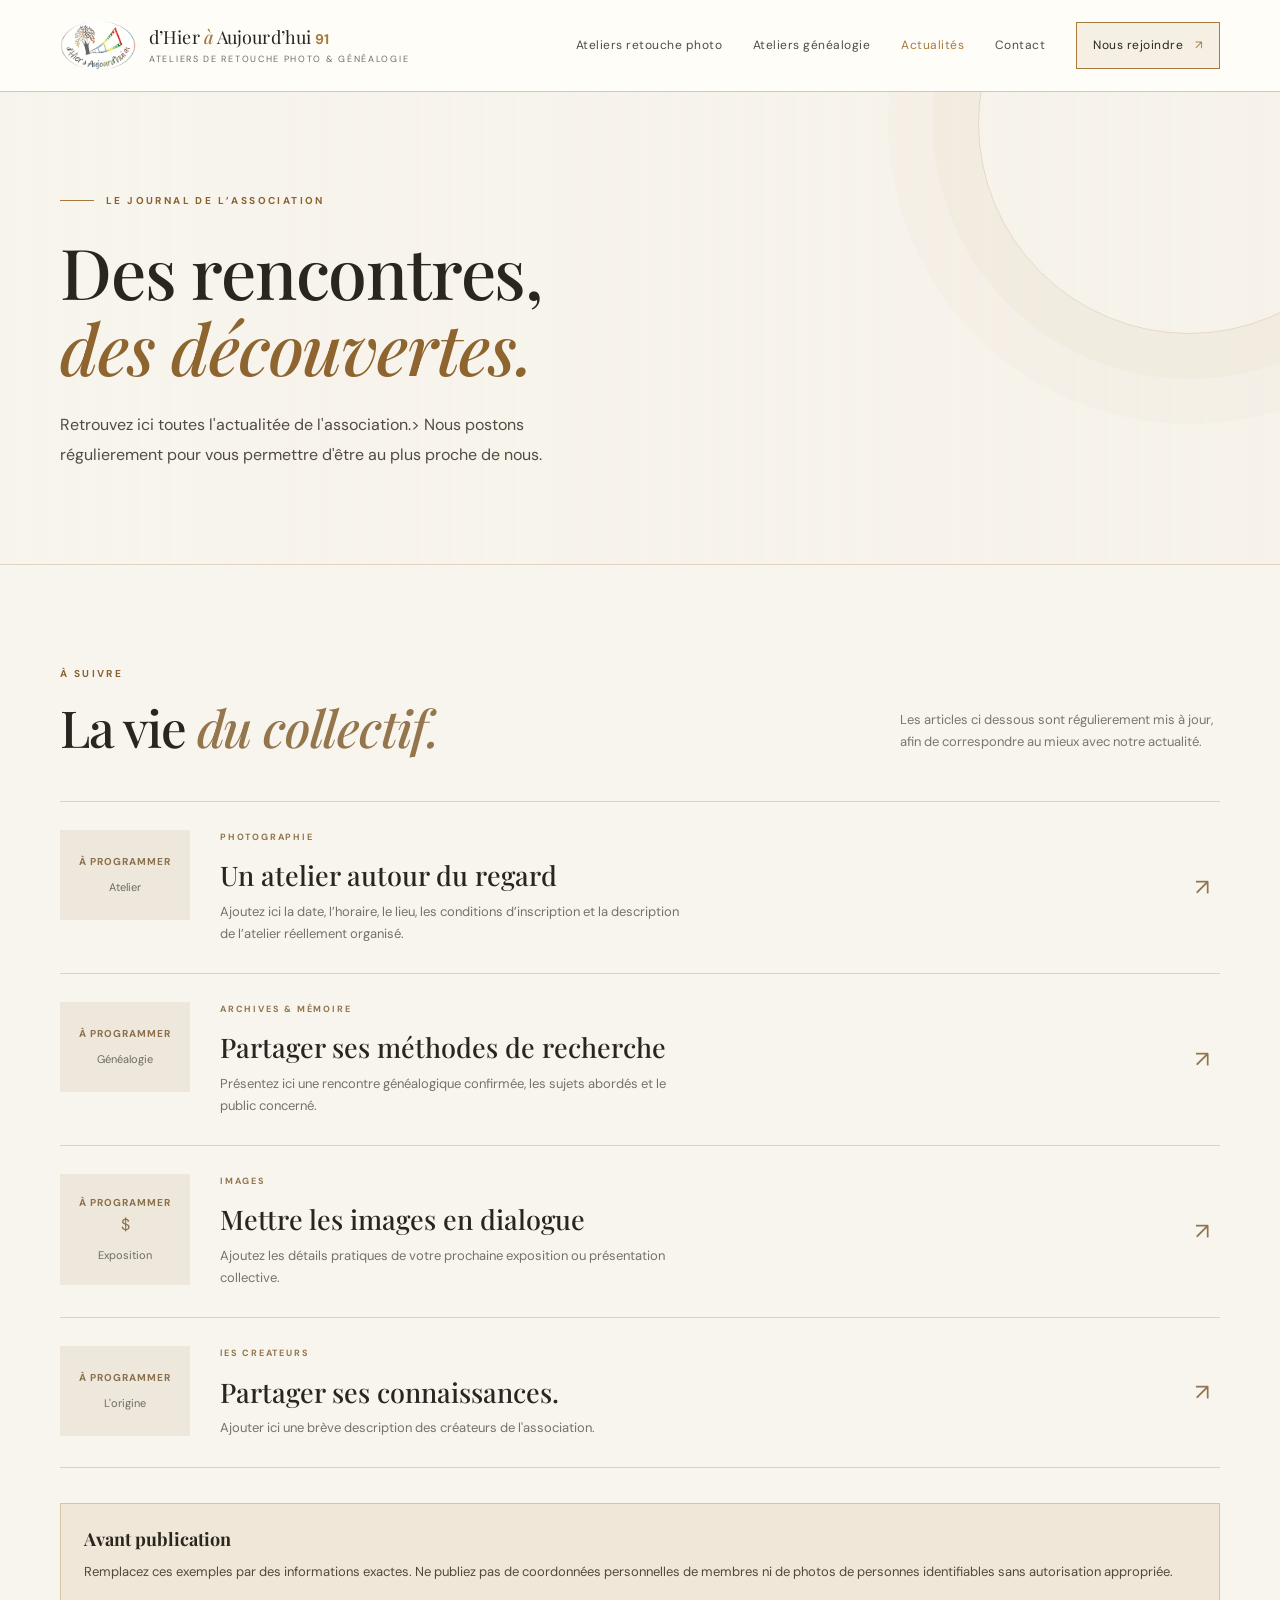
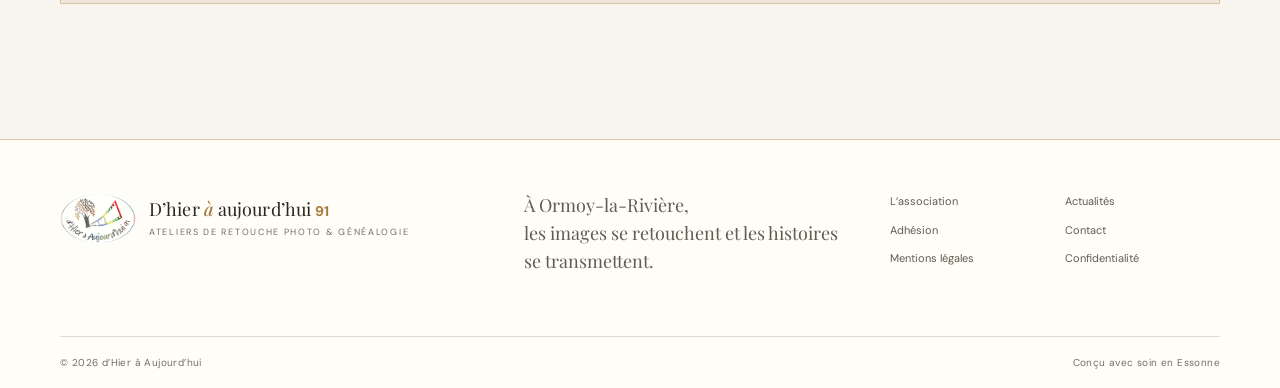
==== commit a9b61e4f: "Update navigation link text for genealogy section" ====
--- a/actualites.html
+++ b/actualites.html
@@ -7,11 +7,11 @@
   
   <meta charset="utf-8">
   <meta name="viewport" content="width=device-width, initial-scale=1">
-  <title>Actualités & événements — D’hier à aujourd’hui</title>
+  <title>Actualités & événements — d’Hier à Aujourd’hui 91</title>
   <meta name="description" content="Suivez les actualités, ateliers, rencontres et événements de l’association D’hier à aujourd’hui à Ormoy-la-Rivière.">
   <meta name="robots" content="index,follow">
   <link rel="canonical" href="https://matmat-1313.github.io/actualites.html">
-  <meta property="og:title" content="Actualités & événements — D’hier à aujourd’hui">
+  <meta property="og:title" content="Actualités & événements — d’Hier à Aujourd’hui 91">
   <meta property="og:description" content="Les rendez-vous et nouvelles de notre association en Essonne.">
   <meta property="og:locale" content="fr_FR">
   <link rel="icon" href="logo-association.png" type="image/svg+xml">
@@ -44,7 +44,7 @@
       
       <nav id="navigation" class="nav" aria-label="Navigation principale">
         <a href="photographie.html">Ateliers retouche photo</a>
-        <a href="genealogie.html">Généalogie</a>
+        <a href="genealogie.html">Ateliers généalogie</a>
         <a aria-current="page" href="actualites.html">Actualités</a>
         <a href="contact.html">Contact</a><a class="nav-cta" href="adhesion.html">Nous rejoindre <span>↗</span>
         </a>
